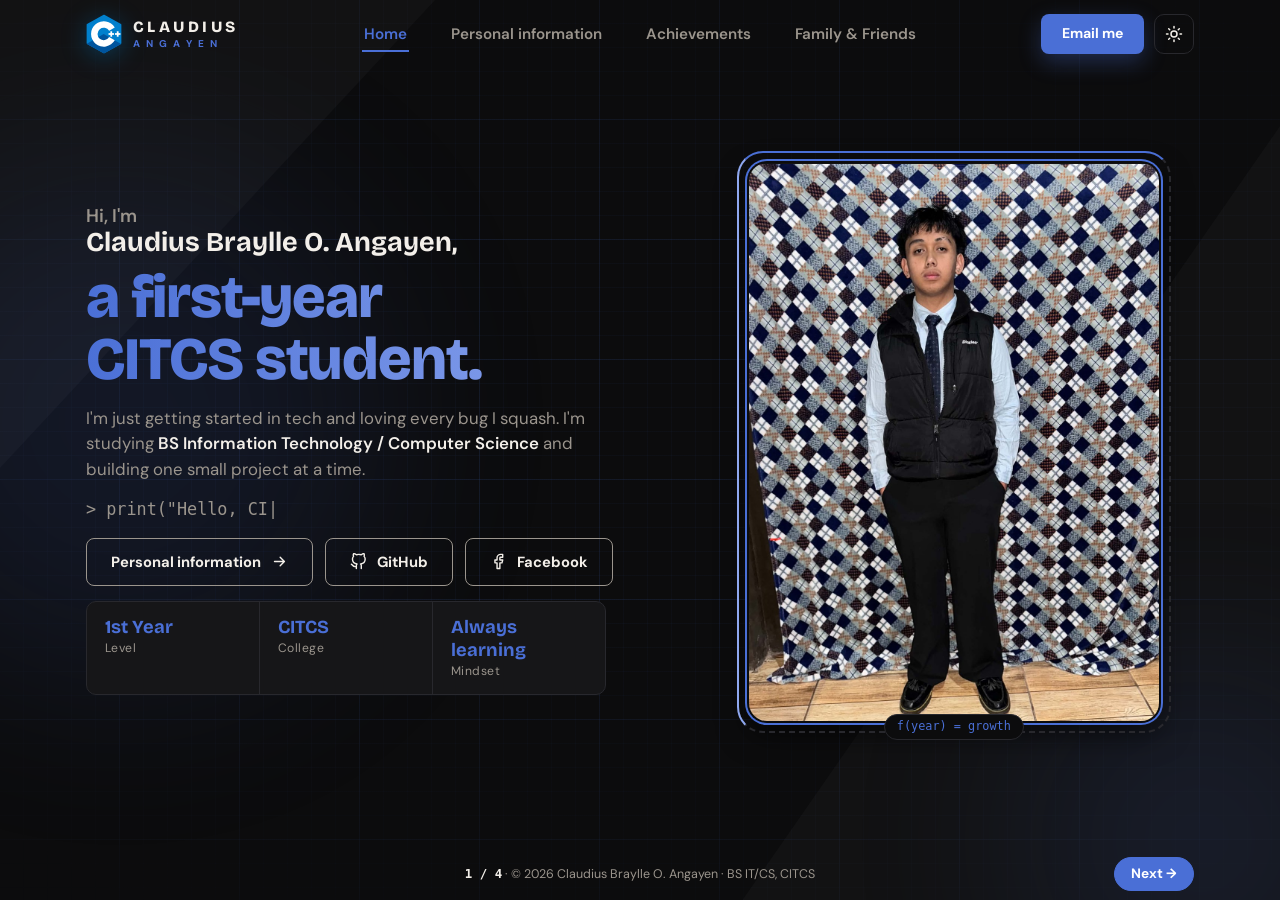
==== index.html @ 98c0ab39 "Add files via upload" ====
<!DOCTYPE html>
<html lang="en" data-theme="dark">
<head>
<meta charset="UTF-8">
<meta name="viewport" content="width=device-width, initial-scale=1, viewport-fit=cover">
<title>Claudius Angayen | Portfolio</title>
<meta name="description" content="Portfolio of Claudius Braylle O. Angayen, a first-year Information Technology / Computer Science student at CITCS.">
<meta name="theme-color" content="#000000">
<link rel="icon" type="image/svg+xml" href="images/logo.svg">
<link rel="preconnect" href="https://fonts.googleapis.com">
<link rel="preconnect" href="https://fonts.gstatic.com" crossorigin>
<link rel="stylesheet" href="https://fonts.googleapis.com/css2?family=Bricolage+Grotesque:opsz,wght@12..96,600..800&family=DM+Sans:wght@400..700&display=swap">
<link rel="stylesheet" href="css/style.css?v=12">
<!-- Sets the saved theme before the page paints, so it never flashes the wrong color -->
<script>
  try { document.documentElement.setAttribute('data-theme', localStorage.getItem('theme') === 'light' ? 'light' : 'dark'); } catch (e) {}
</script>
<script src="js/main.js?v=12" defer></script>
</head>
<body>

<!-- Icon sprite -->
<svg width="0" height="0" style="position:absolute" aria-hidden="true">
  <symbol id="i-code" viewBox="0 0 24 24"><path d="M8 8l-4 4 4 4M16 8l4 4-4 4M13.5 5l-3 14"/></symbol>
  <symbol id="i-mail" viewBox="0 0 24 24"><rect x="3" y="5" width="18" height="14" rx="2"/><path d="M3 7l9 6 9-6"/></symbol>
  <symbol id="i-sun" viewBox="0 0 24 24"><circle cx="12" cy="12" r="4"/><path d="M12 2v2M12 20v2M4.9 4.9l1.4 1.4M17.7 17.7l1.4 1.4M2 12h2M20 12h2M4.9 19.1l1.4-1.4M17.7 6.3l1.4-1.4"/></symbol>
  <symbol id="i-moon" viewBox="0 0 24 24"><path d="M21 13A9 9 0 1 1 11 3a7 7 0 0 0 10 10z"/></symbol>
  <symbol id="i-user" viewBox="0 0 24 24"><circle cx="12" cy="8" r="4"/><path d="M4 21c0-4 4-6 8-6s8 2 8 6"/></symbol>
  <symbol id="i-id" viewBox="0 0 24 24"><rect x="3" y="5" width="18" height="14" rx="2"/><circle cx="9" cy="11" r="2"/><path d="M6 16c.6-1.8 5.4-1.8 6 0M15 10h3M15 14h3"/></symbol>
  <symbol id="i-github" viewBox="0 0 24 24"><path d="M9 19c-5 1.5-5-2.5-7-3m14 6v-3.87a3.37 3.37 0 0 0-.94-2.61c3.14-.35 6.44-1.54 6.44-7A5.44 5.44 0 0 0 20 4.77 5.07 5.07 0 0 0 19.91 1S18.73.65 16 2.48a13.38 13.38 0 0 0-7 0C6.27.65 5.09 1 5.09 1A5.07 5.07 0 0 0 5 4.77a5.44 5.44 0 0 0-1.5 3.78c0 5.42 3.3 6.61 6.44 7A3.37 3.37 0 0 0 9 18.13V22"/></symbol>
  <symbol id="i-facebook" viewBox="0 0 24 24"><path d="M18 2h-3a5 5 0 0 0-5 5v3H7v4h3v8h4v-8h3l1-4h-4V7a1 1 0 0 1 1-1h3z"/></symbol>
  <symbol id="i-arrow" viewBox="0 0 24 24"><path d="M5 12h14M13 6l6 6-6 6"/></symbol>
</svg>

<!-- Graph-paper texture + soft glows -->
<div class="graph-bg" aria-hidden="true"></div>
<div class="shape s1" aria-hidden="true"></div>
<div class="shape s2" aria-hidden="true"></div>
<div class="glow g1" aria-hidden="true"></div>
<div class="glow g2" aria-hidden="true"></div>

<header>
  <div class="container">
    <nav>
      <a href="index.html" class="logo" aria-label="Claudius Angayen, home">
        <!-- Logo: C++ -->
        <svg class="logo-svg" viewBox="80 40 740 820" aria-hidden="true">
          <defs><mask id="hx"><path d="M450 70L792 258V642L450 830L108 642V258Z" fill="#fff" stroke="#fff" stroke-width="30" stroke-linejoin="round"/></mask></defs>
          <path d="M450 70L792 258V642L450 830L108 642V258Z" fill="#0180cd" stroke="#0180cd" stroke-width="30" stroke-linejoin="round"/>
          <path d="M60 671L443 450L900 714V900H60Z" fill="#00549d" mask="url(#hx)"/>
          <path d="M671 318.5A261 261 0 1 0 671 579.5L555.9 513A128 128 0 1 1 555.9 385Z" fill="#fff"/>
          <g fill="#fff"><rect x="543" y="432" width="112" height="36"/><rect x="581" y="394" width="36" height="112"/><rect x="675" y="432" width="113" height="36"/><rect x="713" y="394" width="37" height="112"/></g>
        </svg>
        <span class="logo-word"><span class="lw-top">Claudius</span><span class="lw-bot">Angayen</span></span>
      </a>
      <div class="tabs" role="navigation" aria-label="Pages">
        <a class="tab" href="index.html" data-view="home" aria-current="page">Home</a>
        <a class="tab" href="about.html" data-view="profile"><span class="tl-full">Personal information</span><span class="tl-short">About</span></a>
        <a class="tab" href="achievements.html" data-view="achievements">Achievements</a>
        <a class="tab" href="family-friends.html" data-view="family"><span class="tl-full">Family &amp; Friends</span><span class="tl-short">Family</span></a>
      </div>
      <div class="nav-right">
        <a class="btn btn-primary btn-sm nav-cta" href="mailto:angayenkhan@gmail.com">Email me</a>
        <button class="icon-btn" id="themeBtn" type="button" aria-label="Switch to light mode" title="Switch theme"></button>
      </div>
    </nav>
  </div>
</header>

<main>
<div id="view-home">
  <section class="hero">
    <div class="container hero-grid">
      <div class="copy">
        <h1>
          <span class="hi">Hi, I'm</span>
          <span class="name">Claudius Braylle O. Angayen,</span>
          <span class="role">a first-year CITCS student.</span>
        </h1>
        <p>
          I'm just getting started in tech and loving every bug I squash.
          I'm studying <strong>BS Information Technology / Computer Science</strong>
          and building one small project at a time.
        </p>
        <p class="typing">
          &gt; <span id="typed"></span><span class="cursor">|</span>
        </p>
        <div class="btns">
          <a href="about.html" class="btn btn-outline"><span class="lbl-full">Personal information</span><span class="lbl-short">Personal info</span> <svg class="ico" aria-hidden="true"><use href="#i-arrow"/></svg></a>
          <a href="https://github.com/Clauwddd" class="btn btn-outline" target="_blank" rel="noopener noreferrer" aria-label="GitHub"><svg class="ico" aria-hidden="true"><use href="#i-github"/></svg><span class="lbl-full">GitHub</span></a>
          <a href="https://www.facebook.com/claudiusbraylle" class="btn btn-outline" target="_blank" rel="noopener noreferrer" aria-label="Facebook"><svg class="ico" aria-hidden="true"><use href="#i-facebook"/></svg><span class="lbl-full">Facebook</span></a>
        </div>
        <div class="stats">
          <div><b>1st Year</b><span>Level</span></div>
          <div><b>CITCS</b><span>College</span></div>
          <div><b>Always learning</b><span>Mindset</span></div>
        </div>
      </div>
      <div class="avatar-wrap">
        <div class="disk-wrap">
          <div class="disk">
            <div class="orbit" aria-hidden="true"></div>
            <div class="photo"><img src="images/photo.jpg" alt="Full portrait of Claudius Braylle O. Angayen in a black vest, light blue shirt and navy tie"></div>
          </div>
          <span class="coords">f(year) = growth</span>
        </div>
      </div>
    </div>
  </section>

</div>
</main>

<footer>
  <div class="container foot">
    <span></span>
    <span class="foot-mid"><span class="foot-count">1 / 4</span><span class="foot-copy"> &middot; &copy; <span id="year"></span> Claudius Braylle O. Angayen &middot; BS IT/CS, CITCS</span></span>
    <a class="pg pg-next" href="about.html">Next &rarr;</a>
  </div>
</footer>

</body>
</html>
---- css/style.css ----
/* Claudius Angayen | Portfolio styles. Dark by default; data-theme="light" on <html> switches to light. */

/* Layout: one screen, no scrolling. Charcoal base with one navy accent. Text-link nav, big role line, stats strip, full portrait in a framed card. */
  :root {
    --bg: #0c0c0d;
    --bg-soft: #121214;
    --card: #161618;
    --text: #f3efe9;
    --muted: #9b958d;
    --accent: #4a6fd6;
    --accent-2: #8fa8f0;
    --border: #28282d;
    --shape: rgba(255,255,255,.028);
    --grid-minor: rgba(74,111,214,.04);
    --grid-major: rgba(74,111,214,.09);
    --glow-op: .12;
    --btn-glow: rgba(74,111,214,.32);
    --shadow: 0 12px 30px rgba(0,0,0,.6);
    --font-display: "Bricolage Grotesque", "Segoe UI", system-ui, -apple-system, sans-serif;
    --font-body: "DM Sans", "Segoe UI", system-ui, -apple-system, Roboto, sans-serif;
    --r: 10px;
    color-scheme: dark;
  }
  :root[data-theme="light"] {
    --bg: #f7f3ed;
    --bg-soft: #efe8dd;
    --card: #ffffff;
    --text: #1d1915;
    --muted: #6c6459;
    --accent: #14307a;
    --accent-2: #2f52b0;
    --border: #e4dac9;
    --shape: rgba(0,0,0,.035);
    --grid-minor: rgba(20,48,122,.05);
    --grid-major: rgba(20,48,122,.12);
    --glow-op: .2;
    --btn-glow: rgba(20,48,122,.25);
    --shadow: 0 12px 30px rgba(60,40,10,.12);
    color-scheme: light;
  }

  * { box-sizing: border-box; margin: 0; padding: 0; }
  [hidden] { display: none !important; }
  html { height: 100%; overflow: hidden; }
  body {
    font-family: var(--font-body);
    background: var(--bg);
    color: var(--text);
    line-height: 1.5;
    height: 100%;
    display: flex; flex-direction: column;
    position: relative; overflow: hidden;
    overscroll-behavior: none;
  }
  a { color: inherit; text-decoration: none; }
  .container {
    width: 100%; max-width: 1140px; margin-inline: auto;
    padding-left: max(16px, env(safe-area-inset-left, 0px));
    padding-right: max(16px, env(safe-area-inset-right, 0px));
  }

  /* ===== BACKGROUND: faint graph paper, angled shapes, warm glows ===== */
  .graph-bg {
    position: fixed; inset: 0; z-index: 0; pointer-events: none;
    background-image:
      linear-gradient(var(--grid-major) 1px, transparent 1px),
      linear-gradient(90deg, var(--grid-major) 1px, transparent 1px),
      linear-gradient(var(--grid-minor) 1px, transparent 1px),
      linear-gradient(90deg, var(--grid-minor) 1px, transparent 1px);
    background-size: 120px 120px, 120px 120px, 24px 24px, 24px 24px;
    background-position: -1px -1px;
    -webkit-mask-image: radial-gradient(ellipse 80% 75% at 50% 45%, #000 30%, transparent 100%);
            mask-image: radial-gradient(ellipse 80% 75% at 50% 45%, #000 30%, transparent 100%);
  }
  .shape { position: fixed; inset: 0; z-index: 0; pointer-events: none; background: var(--shape); }
  .shape.s1 { clip-path: polygon(0 0, 34% 0, 0 52%); }
  .shape.s2 { clip-path: polygon(100% 14%, 100% 100%, 58% 100%); }
  .glow { position: fixed; z-index: 0; pointer-events: none; border-radius: 50%; filter: blur(100px); opacity: var(--glow-op); background: var(--accent); }
  .glow.g1 { width: 520px; height: 520px; left: -140px; top: 18%; }
  .glow.g2 { width: 360px; height: 360px; right: -100px; bottom: -120px; }

  /* ICONS */
  .ico { width: 1.15em; height: 1.15em; fill: none; stroke: currentColor; stroke-width: 2;
         stroke-linecap: round; stroke-linejoin: round; flex-shrink: 0; vertical-align: -0.2em; }

  /* NAV */
  header { position: relative; z-index: 5; flex: none; }
  nav { display: flex; align-items: center; justify-content: space-between; gap: 14px; height: 68px; }
  .logo { display: inline-flex; align-items: center; gap: 11px; min-width: 0; }
  .logo-svg { width: 36px; height: 40px; flex-shrink: 0; filter: drop-shadow(0 4px 12px rgba(1,128,205,.35)); }
  .logo-word { display: flex; flex-direction: column; gap: 4px; line-height: 1; white-space: nowrap; }
  .lw-top { font-family: var(--font-display); font-size: .98rem; font-weight: 800; letter-spacing: .22em; text-transform: uppercase; }
  .lw-bot { font-size: .62rem; font-weight: 700; letter-spacing: .62em; text-transform: uppercase; color: var(--accent); }
  .tabs { display: flex; gap: clamp(18px, 3.4vw, 40px); }
  .tab { position: relative; padding: 6px 2px; font-size: .95rem; font-weight: 600; color: var(--muted); transition: color .2s; }
  .tab::after { content: ""; position: absolute; left: 0; right: 0; bottom: -1px; height: 2px; background: var(--accent); transform: scaleX(0); transform-origin: left; transition: transform .25s; }
  .tab:hover { color: var(--text); }
  .tab[aria-current="page"] { color: var(--accent); }
  .tab[aria-current="page"]::after, .tab:hover::after { transform: scaleX(1); }
  .tab:focus-visible { outline: 2px solid var(--accent); outline-offset: 4px; border-radius: 4px; }
  .nav-right { display: flex; gap: 10px; align-items: center; }
  .icon-btn {
    display: inline-grid; place-items: center;
    background: transparent; border: 1px solid var(--border); color: var(--text);
    width: 40px; height: 40px; border-radius: var(--r); cursor: pointer; transition: transform .2s, border-color .2s, color .2s;
  }
  .icon-btn:hover { transform: translateY(-2px); border-color: var(--accent); color: var(--accent); }
  .icon-btn:focus-visible, .btn:focus-visible, .seg button:focus-visible { outline: 2px solid var(--accent); outline-offset: 3px; }
  .icon-btn .ico { width: 18px; height: 18px; vertical-align: 0; }

  /* BUTTONS */
  .btn {
    display: inline-flex; align-items: center; gap: 10px;
    padding: clamp(8px, 1.6vh, 12px) 24px; border-radius: 8px; font-weight: 700; font-size: .92rem;
    border: 1.5px solid transparent; cursor: pointer; transition: transform .2s, box-shadow .2s, border-color .2s;
  }
  .btn:hover { transform: translateY(-2px); }
  .btn-primary { background: var(--accent); color: #fff; box-shadow: 0 8px 22px var(--btn-glow); }
  .btn-outline { border-color: var(--muted); color: var(--text); }
  .btn-outline:hover { border-color: var(--accent); color: var(--accent); }
  .btn-sm { padding: 8px 20px; font-size: .88rem; }
  .lbl-short { display: none; }

  /* VIEWS */
  main { position: relative; z-index: 2; flex: 1; min-height: 0; display: flex; flex-direction: column; }
  #view-home { flex: 1; min-height: 0; display: flex; align-items: center; position: relative; }

  /* HERO (page 1) */
  .hero { width: 100%; padding-block: 4px 18px; }
  .hero-grid { display: grid; grid-template-columns: 1.2fr 1fr; gap: clamp(20px, 4vw, 56px); align-items: center; }
  .hero-grid > * { min-width: 0; }
  .copy { display: flex; flex-direction: column; align-items: flex-start; gap: clamp(8px, 1.7vh, 18px); }
  .hero h1 { display: flex; flex-direction: column; gap: 2px; font-family: var(--font-display); font-weight: 700; line-height: 1.04; }
  .hero h1 .hi { font-size: clamp(.95rem, 2.2vh, 1.15rem); font-weight: 600; color: var(--muted); font-family: var(--font-body); }
  .hero h1 .name { font-size: clamp(1.15rem, min(2.4vw, 3.6vh), 1.7rem); font-weight: 700; }
  .hero h1 .role {
    margin-top: clamp(2px, .8vh, 8px);
    font-size: clamp(1.9rem, min(4.7vw, 8.4vh), 3.9rem); font-weight: 800; letter-spacing: -.02em; text-wrap: balance;
    background: linear-gradient(95deg, var(--accent), var(--accent-2)); -webkit-background-clip: text; background-clip: text; color: transparent;
  }
  .hero p { color: var(--muted); font-size: clamp(.9rem, 2.1vh, 1.05rem); max-width: 520px; }
  .hero p strong { color: var(--text); font-weight: 600; }
  .typing { color: var(--accent); font-family: ui-monospace, Consolas, monospace; min-height: 1.5em; }
  .cursor { animation: blink 1s steps(2) infinite; }
  @keyframes blink { 50% { opacity: 0; } }
  .btns { display: flex; gap: 12px; flex-wrap: wrap; }

  .stats { display: flex; width: 100%; max-width: 520px; background: var(--card); border: 1px solid var(--border); border-radius: var(--r); overflow: hidden; }
  .stats > div { flex: 1 1 0; min-width: 0; padding: clamp(8px, 1.6vh, 14px) clamp(10px, 1.6vw, 18px); border-left: 1px solid var(--border); }
  .stats > div:first-child { border-left: 0; }
  .stats b { display: block; font-family: var(--font-display); font-weight: 700; color: var(--accent); font-size: clamp(.95rem, 2.4vh, 1.15rem); line-height: 1.25; }
  .stats span { display: block; font-size: .76rem; letter-spacing: .04em; color: var(--muted); }

  /* Full portrait in a framed card (the whole photo is shown, nothing cropped) */
  .avatar-wrap { display: flex; justify-content: center; }
  .disk-wrap { position: relative; padding: 16px; margin-bottom: 18px; max-width: 100%; }
  .disk {
    position: relative; height: min(64vh, 560px); max-width: 100%; aspect-ratio: 1506 / 2047; border-radius: 18px;
    background: var(--bg-soft); border: 1px solid var(--border); box-shadow: var(--shadow);
  }
  .orbit { position: absolute; inset: -12px; border-radius: 26px; border: 2px dashed var(--border); pointer-events: none; }
  .orbit::after { content: ""; position: absolute; inset: -2px; border-radius: 26px; border: 2px solid transparent; border-top-color: var(--accent); border-left-color: var(--accent-2); }
  .photo { width: 100%; height: 100%; border-radius: 18px; overflow: hidden; box-shadow: 0 0 0 2px var(--bg), 0 0 0 4px var(--accent); background: var(--bg-soft); }
  .photo img, .id-photo img { width: 100%; height: 100%; object-fit: contain; display: block; }
  .coords {
    position: absolute; left: 50%; bottom: -2px; transform: translateX(-50%); white-space: nowrap;
    font-family: ui-monospace, Consolas, monospace; font-size: .74rem; color: var(--accent);
    background: var(--bg); padding: 3px 12px; border: 1px solid var(--border); border-radius: 999px;
  }

  /* ===== PAGE 2: PERSONAL INFORMATION ===== */
  #view-profile { flex: 1; min-height: 0; display: flex; flex-direction: column; padding-block: 6px 12px; }
  #view-profile > .container { flex: 1; min-height: 0; display: flex; flex-direction: column; gap: 10px; }
  .seg { display: none; gap: 4px; padding: 4px; background: var(--card); border: 1px solid var(--border); border-radius: var(--r); flex: none; }
  .seg button {
    flex: 1; padding: 7px 10px; border: 0; border-radius: 7px; background: transparent; color: var(--muted);
    font: inherit; font-size: .9rem; font-weight: 600; cursor: pointer;
  }
  .seg button[aria-pressed="true"] { background: var(--accent); color: #fff; }
  .profile-grid { flex: 1; min-height: 0; display: grid; grid-template-columns: minmax(0, .95fr) minmax(0, 1.05fr); gap: 20px; align-items: stretch; }
  .panel {
    min-height: 0; overflow: auto; display: flex; flex-direction: column;
    background: var(--card); border: 1px solid var(--border); border-radius: 14px;
    padding: clamp(12px, 2.4vh, 22px); box-shadow: var(--shadow);
  }
  .section-title { display: flex; align-items: center; gap: 10px; font-family: var(--font-display); font-size: 1.05rem; margin-bottom: clamp(8px, 1.6vh, 14px); flex: none; }
  .section-title .ico { color: var(--accent); width: 20px; height: 20px; }
  .id-row { display: flex; gap: 16px; align-items: center; padding-bottom: clamp(8px, 1.6vh, 14px); border-bottom: 1px dashed var(--border); flex: none; }
  .id-photo { width: 69px; height: 92px; border-radius: 10px; overflow: hidden; flex-shrink: 0; background: var(--bg-soft); box-shadow: 0 0 0 2px var(--bg), 0 0 0 4px var(--accent); }
  .id-name { font-family: var(--font-display); font-weight: 700; font-size: 1.1rem; line-height: 1.3; overflow-wrap: anywhere; }
  .id-role { color: var(--accent); font-size: .85rem; margin-top: 2px; font-weight: 600; }
  .bio { color: var(--muted); font-size: clamp(.9rem, 2.1vh, 1rem); line-height: 1.6; margin-top: clamp(8px, 1.8vh, 16px); }
  .facts { list-style: none; }
  .facts li { display: grid; grid-template-columns: 104px minmax(0, 1fr); gap: 10px; padding: clamp(3px, .9vh, 7px) 0; border-bottom: 1px dashed var(--border); font-size: .88rem; line-height: 1.4; }
  .facts li:last-child { border-bottom: 0; padding-bottom: 0; }
  .facts .k { color: var(--muted); }
  .facts .v { font-weight: 600; overflow-wrap: anywhere; }


  /* ===== PAGE 3: ACHIEVEMENTS ===== */
  .tl-short { display: none; }
  .cat[hidden] { display: none; }
  .ach-grid { list-style: none; display: grid; grid-template-columns: repeat(auto-fill, minmax(190px, 1fr)); gap: 14px; }
  .ach-card { width: 100%; height: 100%; display: flex; flex-direction: column; gap: 4px; text-align: left; padding: 8px 8px 12px; border: 1px solid var(--border); border-radius: 12px; background: var(--bg-soft); color: inherit; font: inherit; cursor: pointer; transition: border-color .2s, transform .2s; }
  .ach-card:hover { border-color: var(--accent); transform: translateY(-2px); }
  .ach-card:focus-visible { outline: 2px solid var(--accent); outline-offset: 3px; }
  .ach-thumb { display: block; aspect-ratio: 4 / 3; border-radius: 8px; overflow: hidden; background: var(--bg); margin-bottom: 6px; }
  .ach-thumb img { width: 100%; height: 100%; object-fit: contain; display: block; }
  .ach-title { font-family: var(--font-display); font-weight: 700; font-size: .92rem; line-height: 1.3; padding-inline: 4px; }
  .ach-sub { color: var(--muted); font-size: .8rem; line-height: 1.35; padding-inline: 4px; }

  .ach-group { grid-column: span 2; display: grid; grid-template-columns: repeat(2, minmax(0, 1fr)); gap: 10px 14px; align-content: start; }
  .ach-photos-label { grid-column: 1 / -1; color: var(--muted); font-size: .82rem; margin-top: 2px; }
  .ach-photo { height: auto; padding: 6px; }
  .ach-photo .ach-thumb { margin-bottom: 0; }

  .lightbox { position: fixed; inset: 0; z-index: 100; display: flex; align-items: center; justify-content: center; gap: 12px; padding: 16px max(16px, env(safe-area-inset-right, 0px)) 16px max(16px, env(safe-area-inset-left, 0px)); background: rgba(8,8,9,.97); }
  .lightbox[hidden] { display: none; }
  .lb-fig { flex: 1; min-width: 0; max-height: 100%; display: flex; flex-direction: column; align-items: center; gap: 10px; color: #f3efe9; text-align: center; }
  .lb-fig img { max-width: 100%; max-height: calc(100vh - 110px); max-height: calc(100dvh - 110px); border-radius: 8px; box-shadow: 0 20px 60px rgba(0,0,0,.6); }
  .lb-fig figcaption { display: flex; flex-direction: column; gap: 2px; font-size: .9rem; }
  .lb-fig figcaption span { color: #b9b3aa; font-size: .82rem; }
  .lb-btn { flex: none; width: 46px; height: 46px; border-radius: 50%; border: 1px solid rgba(255,255,255,.25); background: rgba(255,255,255,.08); color: #fff; font-size: 1.7rem; line-height: 1; }
  .lb-btn:hover { background: var(--accent); border-color: var(--accent); }
  .lb-btn:focus-visible { outline: 2px solid var(--accent-2); outline-offset: 3px; }
  .lb-close { position: absolute; top: max(14px, env(safe-area-inset-top, 0px)); right: max(14px, env(safe-area-inset-right, 0px)); z-index: 2; }
  .lb-btn[hidden] { display: none; }

  @media (max-width: 560px) {
    .tl-full { display: none; }
    .tl-short { display: inline; }
    .ach-grid { grid-template-columns: repeat(2, minmax(0, 1fr)); gap: 10px; }
    .ach-title { font-size: .85rem; }
    .lb-prev, .lb-next { position: absolute; bottom: max(14px, env(safe-area-inset-bottom, 0px)); z-index: 2; }
    .lb-prev { left: 16px; } .lb-next { right: 16px; }
    .lb-fig img { max-height: calc(100dvh - 150px); }
  }

  /* ===== ACHIEVEMENTS PAGE LAYOUT ===== */
  /* Small screens: one category at a time (tabs). Wide screens: everything on one screen (see the media query below). */
  #view-achievements { flex: 1; min-height: 0; display: flex; flex-direction: column; padding-block: 4px 10px; }
  #view-achievements > .container { flex: 1; min-height: 0; display: flex; flex-direction: column; gap: 12px; }
  .page-title { flex: none; font-family: var(--font-display); font-weight: 800; font-size: 1.5rem; line-height: 1.1; letter-spacing: -.015em; }
  .sec-label { display: flex; align-items: center; gap: 12px; margin: 0 0 10px; font: 700 .7rem/1 ui-monospace, Consolas, monospace; letter-spacing: .14em; text-transform: uppercase; color: var(--accent); }
  .sec-label::after { content: ""; flex: 1; height: 1px; background: var(--border); }
  .edu { flex: none; }
  .edu-track { list-style: none; display: grid; grid-template-columns: repeat(2, minmax(0, 1fr)); gap: 8px; }
  .edu-step { display: flex; flex-direction: column; gap: 3px; padding: 10px 12px; background: var(--card); border: 1px solid var(--border); border-top: 3px solid var(--accent); border-radius: 10px; min-width: 0; }
  .edu-step.is-current { background: color-mix(in srgb, var(--accent) 9%, var(--card)); }
  .edu-lvl { font-family: var(--font-display); font-weight: 700; font-size: .9rem; line-height: 1.2; }
  .edu-school { color: var(--muted); font-size: .74rem; line-height: 1.25; }
  .edu-foot { display: flex; flex-wrap: wrap; align-items: center; justify-content: space-between; gap: 6px 10px; margin-top: auto; padding-top: 9px; border-top: 1px dashed var(--border); }
  .edu-school { margin-bottom: 9px; }
  .edu-pill { padding: 1px 8px; border: 1px solid var(--border); border-radius: 99px; font: 600 .62rem/1.5 ui-monospace, Consolas, monospace; color: var(--muted); white-space: nowrap; }
  .is-current .edu-pill { border-color: var(--accent); color: var(--accent); }
  .edu-yrs { font: 700 .7rem/1.3 ui-monospace, Consolas, monospace; color: var(--accent); white-space: nowrap; }

  .cat-tabs { flex: none; display: flex; gap: 6px; }
  .cat-tabs button { flex: 1 1 0; min-width: 0; padding: 9px 4px; border: 1px solid var(--border); border-radius: 10px; background: var(--card); color: var(--text); font: 700 .8rem/1.2 var(--font-display); cursor: pointer; transition: border-color .2s, background .2s; }
  .cat-tabs button:hover { border-color: var(--accent); }
  .cat-tabs button[aria-selected="true"] { border-color: var(--accent); background: color-mix(in srgb, var(--accent) 12%, var(--card)); box-shadow: inset 0 0 0 1px var(--accent); }
  .cat-tabs button:focus-visible { outline: 2px solid var(--accent); outline-offset: 3px; }
  .cat-tabs .cnt { display: none; }

  .ach-cols { flex: 1; min-height: 0; overflow: auto; scrollbar-width: thin; scrollbar-color: var(--border) transparent; padding-right: 4px; }
  .col-side { display: block; }
  .cat-head { display: none; }
  .zoom-hint { display: inline-flex; align-items: center; gap: 7px; flex: none; padding: 5px 12px; border: 1px solid var(--border); border-radius: 99px; background: var(--card); font: 600 .7rem/1.3 ui-monospace, Consolas, monospace; color: var(--muted); white-space: nowrap; }
  .zoom-hint .ico { width: 13px; height: 13px; color: var(--accent); }
  .cnt { padding: 1px 8px; border-radius: 99px; background: color-mix(in srgb, var(--accent) 16%, transparent); color: var(--accent); font: 700 .7rem/1.5 ui-monospace, Consolas, monospace; }
  .ach-card { background: var(--card); }
  .ach-sub { display: block; }

  /* ----- Wide + tall screens: all three categories visible at once ----- */
  @media (min-width: 1000px) and (min-height: 681px) {
    #view-achievements > .container { gap: clamp(10px, 1.8vh, 16px); }
    .page-title { font-size: clamp(1.4rem, 3.4vh, 1.9rem); }
    .edu-track { grid-template-columns: repeat(4, minmax(0, 1fr)); gap: 14px; }
    .edu-step { padding: clamp(12px, 2vh, 16px) 18px clamp(10px, 1.7vh, 14px); gap: 4px; }
    .edu-lvl { font-size: 1.02rem; } .edu-school { font-size: .83rem; margin-bottom: clamp(8px, 1.4vh, 12px); } .edu-pill { font-size: .66rem; padding: 2px 10px; } .edu-yrs { font-size: .78rem; }
    .edu-foot { padding-top: clamp(8px, 1.4vh, 11px); }
    .cat-tabs { display: none; }
    .ach-cols { overflow: hidden; padding: 0; display: grid; grid-template-columns: minmax(0, 1.75fr) minmax(0, 1fr); gap: 24px; }
    .cat, .col-side { min-height: 0; display: flex; flex-direction: column; }
    .col-side { gap: clamp(10px, 1.8vh, 16px); }
    .cat-co { flex: 2 1 0; } .cat-extra { flex: 1 1 0; }
    .cat[hidden] { display: flex !important; }
    .cat-head { flex: none; display: flex; align-items: center; gap: 10px; margin-bottom: 10px; }
    .cat-h { font-family: var(--font-display); font-weight: 800; font-size: 1.1rem; line-height: 1.1; }
    .cat-rule { flex: 1; height: 1px; background: var(--border); }
    .ach-grid { flex: 1; min-height: 0; display: grid; gap: 12px; grid-template-columns: repeat(2, minmax(0, 1fr)); grid-auto-rows: minmax(0, 1fr); }
    .cat-curricular .ach-grid { grid-template-columns: repeat(4, minmax(0, 1fr)); grid-template-rows: repeat(2, minmax(0, 1fr)); }
    .cat-co .ach-grid { grid-template-rows: repeat(2, minmax(0, 1fr)); }
    .cat-extra .ach-grid { grid-template-rows: minmax(0, 1fr); }
    .ach-grid > li { min-height: 0; }
    .ach-card { padding: 7px 7px 8px; gap: 1px; border-radius: 10px; }
    .ach-thumb { aspect-ratio: auto; flex: 1 1 0; min-height: 0; margin-bottom: 6px; border-radius: 6px; background: color-mix(in srgb, var(--bg) 60%, var(--card)); }
    .ach-title { font-size: .78rem; line-height: 1.25; padding-inline: 2px; display: -webkit-box; -webkit-box-orient: vertical; -webkit-line-clamp: 2; overflow: hidden; }
    .ach-sub { font-size: .7rem; line-height: 1.3; padding-inline: 2px; white-space: nowrap; overflow: hidden; text-overflow: ellipsis; }
    .col-side .ach-title { -webkit-line-clamp: 1; }
  }


  /* ===== PAGE 4: FAMILY & FRIENDS ===== */
  /* Wide screens: Family row on top, Friends row below, both filling one screen. Each photo sits on a blurred copy of itself. */
  #view-ff { flex: 1; min-height: 0; display: flex; flex-direction: column; padding-block: 4px 10px; }
  #view-ff > .container { flex: 1; min-height: 0; display: flex; flex-direction: column; gap: 6px; }
  .ff-head { flex: none; display: flex; align-items: center; justify-content: space-between; gap: 12px; }
  .ff-sub { flex: none; color: var(--muted); font-size: .88rem; }
  .ff-wrap { flex: 1; min-height: 0; display: flex; flex-direction: column; gap: clamp(8px, 1.6vh, 16px); padding-top: 4px; }
  .ff-sec { flex: 1 1 0; min-height: 0; display: flex; flex-direction: column; }
  .ff-row { flex: 1; min-height: 0; list-style: none; display: flex; gap: clamp(8px, 1.2vw, 14px); }
  .ff-row > li { flex: var(--ar, 1) 1 0; min-width: 0; min-height: 0; display: flex; }
  .ff-tile {
    position: relative; flex: 1; min-width: 0; min-height: 0; overflow: hidden; padding: 0;
    border: 1px solid var(--border); border-radius: 12px; background: var(--card); color: #fff;
    font: inherit; cursor: pointer; transition: border-color .2s, transform .2s, box-shadow .2s;
  }
  .ff-tile:hover { border-color: var(--accent); transform: translateY(-2px); box-shadow: var(--shadow); }
  .ff-tile:focus-visible { outline: 2px solid var(--accent); outline-offset: 3px; }
  .ff-bg, .ff-fg { position: absolute; inset: 0; width: 100%; height: 100%; display: block; }
  .ff-bg { object-fit: cover; filter: blur(22px) saturate(1.15) brightness(.7); transform: scale(1.25); }
  .ff-fg { object-fit: contain; }
  .ff-cap {
    position: absolute; left: 10px; bottom: 10px; max-width: calc(100% - 20px); padding: 4px 11px;
    border-radius: 14px; background: rgba(8,8,9,.72); border: 1px solid rgba(255,255,255,.16); text-align: left;
    font: 600 .72rem/1.35 var(--font-body); color: #f3efe9;
    -webkit-backdrop-filter: blur(6px); backdrop-filter: blur(6px);
  }
  .ff-tile:hover .ff-cap { background: var(--accent); border-color: var(--accent); }

  /* A lone photo keeps its own proportions instead of stretching across the row */
  @media (min-width: 761px) and (min-height: 561px) {
    .ff-row:has(> li:only-child) { justify-content: center; }
    .ff-row > li:only-child { flex: 0 0 auto; aspect-ratio: var(--ar, 1); }
    .ff-row > li:only-child .ff-cap { top: 10px; bottom: auto; }
  }

  /* Phones and short screens: two columns, the page scrolls inside its own area */
  @media (max-width: 760px), (max-height: 560px) {
    .ff-wrap { flex: 1 1 0; overflow: auto; display: block; padding-right: 2px; scrollbar-width: thin; scrollbar-color: var(--border) transparent; }
    .ff-sec { display: block; margin-bottom: 14px; }
    .ff-row { display: grid; grid-template-columns: repeat(2, minmax(0, 1fr)); }
    .ff-row > li { display: block; }
    .ff-tile { display: block; width: 100%; aspect-ratio: 3 / 4; }
    .ff-row > li:last-child:nth-child(odd) { grid-column: 1 / -1; }
    .ff-row > li:last-child:nth-child(odd) .ff-tile { aspect-ratio: 4 / 3; }
    .ff-head .zoom-hint { display: none; }
  }

  /* ===== FOOTER PAGER ===== */
  footer { padding-block: 8px 10px; }
  .foot { display: grid; grid-template-columns: 1fr auto 1fr; align-items: center; gap: 12px; }
  .foot > :first-child { justify-self: start; } .foot > :last-child { justify-self: end; }
  .foot-mid { font-size: .78rem; text-align: center; }
  .foot-count { font: 700 .78rem/1 ui-monospace, Consolas, monospace; color: var(--text); }
  .pg { display: inline-flex; align-items: center; padding: 7px 16px; border: 1px solid var(--border); border-radius: 99px; font-weight: 700; font-size: .85rem; color: var(--text); transition: border-color .2s, color .2s, transform .2s; }
  .pg:hover { border-color: var(--accent); color: var(--accent); transform: translateY(-2px); }
  .pg-next { background: var(--accent); border-color: var(--accent); color: #fff; }
  .pg-next:hover { color: #fff; box-shadow: 0 6px 18px var(--btn-glow); }
  @media (max-width: 560px) {
    .foot-copy { display: none; }
    .pg { padding: 6px 12px; font-size: .8rem; }
    .cat-tabs button { font-size: .74rem; }
  }
  @media (max-height: 700px) and (max-width: 999px) { .edu-school { display: none; } .page-title { font-size: 1.3rem; } }
  @media (max-height: 640px) { .sec-label { display: none; } .edu-foot { display: none; } }

  /* ===== CURSOR: plots the mouse path like a graph ===== */
  #trail { position: fixed; inset: 0; width: 100%; height: 100%; z-index: 110; pointer-events: none; }
  .cur-dot, .cur-ring, .cur-coords { position: fixed; left: 0; top: 0; z-index: 111; pointer-events: none; opacity: 0; transition: opacity .25s; }
  .has-cursor .cur-dot, .has-cursor .cur-ring, .has-cursor .cur-coords { opacity: 1; }
  .cur-dot { width: 8px; height: 8px; margin: -4px 0 0 -4px; border-radius: 50%; background: var(--accent); box-shadow: 0 0 14px var(--accent); }
  .cur-ring {
    width: 38px; height: 38px; margin: -19px 0 0 -19px; border-radius: 50%; border: 1.5px solid var(--accent);
    transition: opacity .25s, width .25s, height .25s, margin .25s, background .25s;
  }
  .cur-ring.is-link { width: 62px; height: 62px; margin: -31px 0 0 -31px; background: color-mix(in srgb, var(--accent) 14%, transparent); }
  .cur-ring.is-down { width: 24px; height: 24px; margin: -12px 0 0 -12px; }
  .cur-coords { margin: 20px 0 0 22px; font: 600 .66rem/1 ui-monospace, Consolas, monospace; letter-spacing: .04em; color: var(--accent); white-space: nowrap; }
  html.has-cursor, html.has-cursor * { cursor: none !important; }
  /* While a certificate is open, show the normal system cursor (so the X and arrows are always easy to find and click) */
  html.has-cursor.lb-open, html.has-cursor.lb-open * { cursor: auto !important; }
  html.has-cursor.lb-open button { cursor: pointer !important; }
  html.lb-open .cur-dot, html.lb-open .cur-ring, html.lb-open .cur-coords { opacity: 0 !important; }

  /* ===== PAGE TRANSITIONS: content fades in on arrival and fades out when you leave ===== */
  main { animation: page-in .5s cubic-bezier(.2,.7,.2,1) both; }
  footer { animation: page-in .5s .05s cubic-bezier(.2,.7,.2,1) both; }
  @keyframes page-in { from { opacity: 0; transform: translateY(12px); } to { opacity: 1; transform: none; } }
  html.leaving main, html.leaving footer { opacity: 0; transform: translateY(-8px); transition: opacity .24s ease, transform .24s ease; }

  footer { position: relative; z-index: 2; flex: none; text-align: center; padding-block: 9px; color: var(--muted); font-size: .8rem; line-height: 1.3; }

  /* ===== SMALLER SCREENS ===== */
  @media (max-width: 900px) {
    .nav-cta { display: none; }
  }
  @media (max-width: 820px) {
    .hero { padding-block: 0 8px; }
    .hero-grid { grid-template-columns: 1fr; gap: 10px; }
    .avatar-wrap { order: -1; }
    .disk-wrap { padding: 10px; margin-bottom: 4px; }
    .disk { height: min(24vh, 230px); }
    .stats span { display: none; }
    .stats > div { padding: 7px 10px; }
    .orbit { inset: -9px; border-radius: 22px; }
    .orbit::after { border-radius: 22px; }
    .coords { display: none; }
    .copy { gap: clamp(6px, 1.4vh, 12px); }
    .hero h1 .role { font-size: clamp(1.7rem, min(8vw, 5.4vh), 2.6rem); }
    .hero h1 .name { font-size: clamp(1.05rem, 4.4vw, 1.4rem); }

    .page-head { display: none; }
    .seg { display: flex; }
    .profile-grid { grid-template-columns: minmax(0, 1fr); }
    .profile-grid[data-show="bio"] .panel-info { display: none; }
    .profile-grid[data-show="info"] .panel-bio { display: none; }
    .section-title { display: none; }
  }
  @media (max-width: 420px) {
    .lbl-full { display: none; }
    .lbl-short { display: inline; }
  }
  @media (max-width: 560px) {
    .btns .btn { padding: 9px 14px; gap: 8px; font-size: .88rem; }
    .logo-word { display: none; }
    nav { gap: 8px; }
    .tabs { gap: 14px; min-width: 0; }
    .tab { font-size: .84rem; padding-inline: 0; }
    .logo-svg { width: 30px; height: 34px; }
    .icon-btn { width: 36px; height: 36px; }
    .nav-right { gap: 8px; }
  }
  /* Short screens: drop the least important bits so nothing needs scrolling */
  @media (max-height: 640px) {
    .stats span { display: none; }
    .page-head { gap: 0; }
  }
  @media (max-height: 640px) and (min-width: 821px) {
    .id-row { display: none; }
    .section-title { margin-bottom: 6px; }
  }
  @media (max-height: 640px) and (max-width: 820px) {
    .id-row { display: none; }
    .panel { padding: 8px 12px; }
    .facts li { padding: 3px 0; font-size: .85rem; }
  }
  @media (max-height: 590px) and (max-width: 820px) {
    .facts li { padding: 1px 0; font-size: .8rem; line-height: 1.3; grid-template-columns: 88px minmax(0, 1fr); gap: 8px; }
  }
  @media (max-height: 600px) and (max-width: 820px) {
    .hero p:not(.typing) { display: none; }
  }
  @media (max-height: 540px) {
    .hero p:not(.typing) { display: none; }
  }
  @media (prefers-reduced-motion: reduce) {
    main, footer { animation: none; }
    html.leaving main, html.leaving footer { transition: none; }
    * { animation: none !important; transition: none !important; }
  }
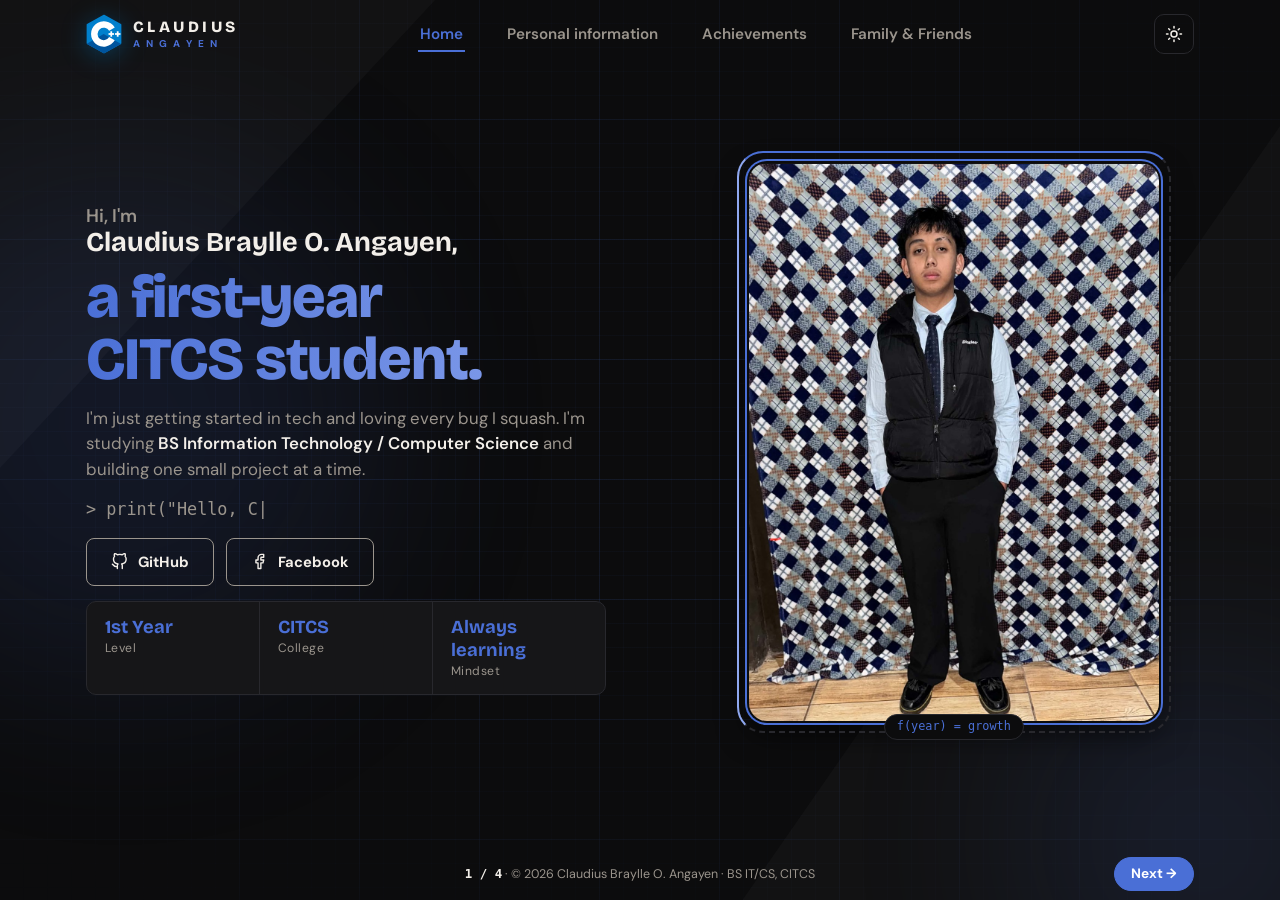
==== commit 26d6e81c: "Add files via upload" ====
--- a/index.html
+++ b/index.html
@@ -10,12 +10,12 @@
 <link rel="preconnect" href="https://fonts.googleapis.com">
 <link rel="preconnect" href="https://fonts.gstatic.com" crossorigin>
 <link rel="stylesheet" href="https://fonts.googleapis.com/css2?family=Bricolage+Grotesque:opsz,wght@12..96,600..800&family=DM+Sans:wght@400..700&display=swap">
-<link rel="stylesheet" href="css/style.css?v=12">
+<link rel="stylesheet" href="css/style.css?v=13">
 <!-- Sets the saved theme before the page paints, so it never flashes the wrong color -->
 <script>
   try { document.documentElement.setAttribute('data-theme', localStorage.getItem('theme') === 'light' ? 'light' : 'dark'); } catch (e) {}
 </script>
-<script src="js/main.js?v=12" defer></script>
+<script src="js/main.js?v=13" defer></script>
 </head>
 <body>
 
@@ -60,7 +60,6 @@
         <a class="tab" href="family-friends.html" data-view="family"><span class="tl-full">Family &amp; Friends</span><span class="tl-short">Family</span></a>
       </div>
       <div class="nav-right">
-        <a class="btn btn-primary btn-sm nav-cta" href="mailto:angayenkhan@gmail.com">Email me</a>
         <button class="icon-btn" id="themeBtn" type="button" aria-label="Switch to light mode" title="Switch theme"></button>
       </div>
     </nav>
@@ -86,7 +85,6 @@
           &gt; <span id="typed"></span><span class="cursor">|</span>
         </p>
         <div class="btns">
-          <a href="about.html" class="btn btn-outline"><span class="lbl-full">Personal information</span><span class="lbl-short">Personal info</span> <svg class="ico" aria-hidden="true"><use href="#i-arrow"/></svg></a>
           <a href="https://github.com/Clauwddd" class="btn btn-outline" target="_blank" rel="noopener noreferrer" aria-label="GitHub"><svg class="ico" aria-hidden="true"><use href="#i-github"/></svg><span class="lbl-full">GitHub</span></a>
           <a href="https://www.facebook.com/claudiusbraylle" class="btn btn-outline" target="_blank" rel="noopener noreferrer" aria-label="Facebook"><svg class="ico" aria-hidden="true"><use href="#i-facebook"/></svg><span class="lbl-full">Facebook</span></a>
         </div>
--- a/css/style.css
+++ b/css/style.css
@@ -320,7 +320,7 @@
   .ff-tile:focus-visible { outline: 2px solid var(--accent); outline-offset: 3px; }
   .ff-bg, .ff-fg { position: absolute; inset: 0; width: 100%; height: 100%; display: block; }
   .ff-bg { object-fit: cover; filter: blur(22px) saturate(1.15) brightness(.7); transform: scale(1.25); }
-  .ff-fg { object-fit: contain; }
+  .ff-fg { object-fit: cover; }
   .ff-cap {
     position: absolute; left: 10px; bottom: 10px; max-width: calc(100% - 20px); padding: 4px 11px;
     border-radius: 14px; background: rgba(8,8,9,.72); border: 1px solid rgba(255,255,255,.16); text-align: left;
@@ -329,22 +329,22 @@
   }
   .ff-tile:hover .ff-cap { background: var(--accent); border-color: var(--accent); }
 
-  /* A lone photo keeps its own proportions instead of stretching across the row */
-  @media (min-width: 761px) and (min-height: 561px) {
-    .ff-row:has(> li:only-child) { justify-content: center; }
-    .ff-row > li:only-child { flex: 0 0 auto; aspect-ratio: var(--ar, 1); }
-    .ff-row > li:only-child .ff-cap { top: 10px; bottom: auto; }
-  }
+  /* One grid, no gaps: every photo fills its tile edge to edge */
+  .ff-grid { flex: 1; min-height: 0; list-style: none; display: grid; gap: clamp(8px, 1.2vw, 14px);
+    grid-template-columns: 26fr 38fr 36fr; grid-template-rows: minmax(0, 1fr) minmax(0, 1fr); }
+  .ff-grid > li { min-width: 0; min-height: 0; display: flex; }
+  .ff-grid .g-a { grid-column: 1; grid-row: 1; }
+  .ff-grid .g-b { grid-column: 1; grid-row: 2; }
+  .ff-grid .g-c { grid-column: 2; grid-row: 1 / span 2; }
+  .ff-grid .g-d { grid-column: 3; grid-row: 1 / span 2; }
+  .ff-grid .ff-fg { object-position: center 25%; }
 
   /* Phones and short screens: two columns, the page scrolls inside its own area */
   @media (max-width: 760px), (max-height: 560px) {
     .ff-wrap { flex: 1 1 0; overflow: auto; display: block; padding-right: 2px; scrollbar-width: thin; scrollbar-color: var(--border) transparent; }
-    .ff-sec { display: block; margin-bottom: 14px; }
-    .ff-row { display: grid; grid-template-columns: repeat(2, minmax(0, 1fr)); }
-    .ff-row > li { display: block; }
+    .ff-grid { display: grid; grid-template-columns: repeat(2, minmax(0, 1fr)); grid-template-rows: none; grid-auto-rows: auto; }
+    .ff-grid > li, .ff-grid .g-a, .ff-grid .g-b, .ff-grid .g-c, .ff-grid .g-d { grid-column: auto; grid-row: auto; display: block; }
     .ff-tile { display: block; width: 100%; aspect-ratio: 3 / 4; }
-    .ff-row > li:last-child:nth-child(odd) { grid-column: 1 / -1; }
-    .ff-row > li:last-child:nth-child(odd) .ff-tile { aspect-ratio: 4 / 3; }
     .ff-head .zoom-hint { display: none; }
   }
 
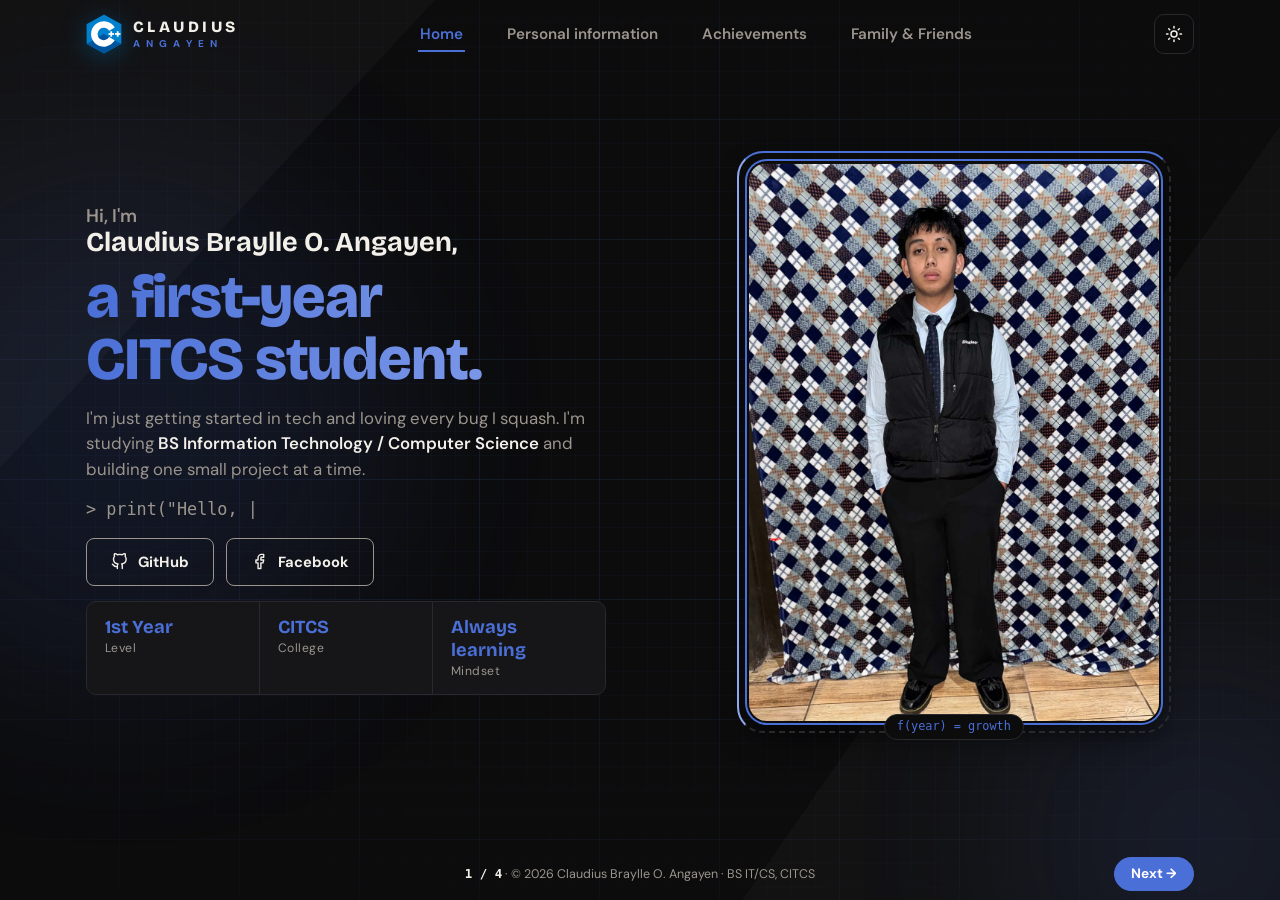
==== commit 34af7a07: "Add files via upload" ====
--- a/index.html
+++ b/index.html
@@ -22,7 +22,6 @@
 <!-- Icon sprite -->
 <svg width="0" height="0" style="position:absolute" aria-hidden="true">
   <symbol id="i-code" viewBox="0 0 24 24"><path d="M8 8l-4 4 4 4M16 8l4 4-4 4M13.5 5l-3 14"/></symbol>
-  <symbol id="i-mail" viewBox="0 0 24 24"><rect x="3" y="5" width="18" height="14" rx="2"/><path d="M3 7l9 6 9-6"/></symbol>
   <symbol id="i-sun" viewBox="0 0 24 24"><circle cx="12" cy="12" r="4"/><path d="M12 2v2M12 20v2M4.9 4.9l1.4 1.4M17.7 17.7l1.4 1.4M2 12h2M20 12h2M4.9 19.1l1.4-1.4M17.7 6.3l1.4-1.4"/></symbol>
   <symbol id="i-moon" viewBox="0 0 24 24"><path d="M21 13A9 9 0 1 1 11 3a7 7 0 0 0 10 10z"/></symbol>
   <symbol id="i-user" viewBox="0 0 24 24"><circle cx="12" cy="8" r="4"/><path d="M4 21c0-4 4-6 8-6s8 2 8 6"/></symbol>
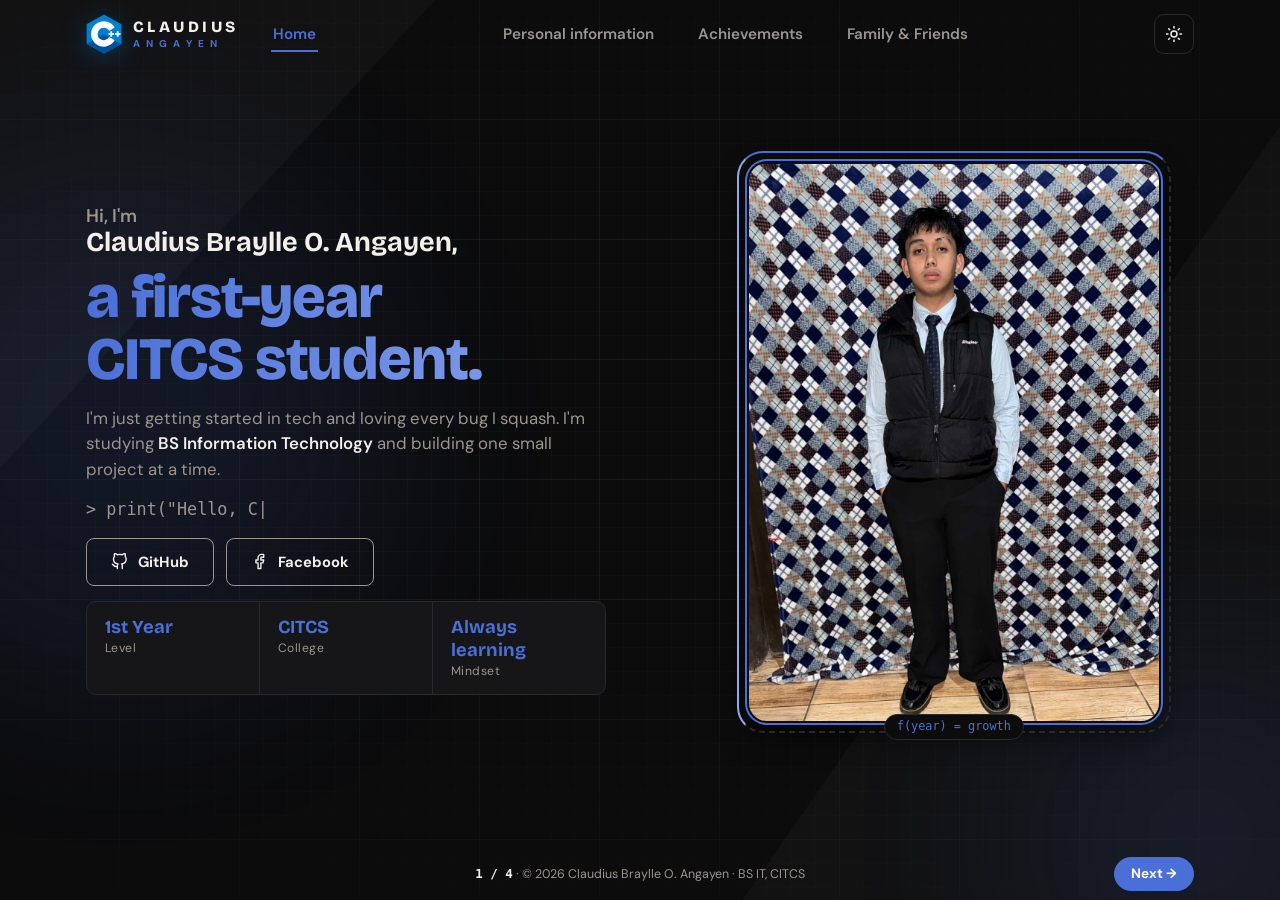
==== commit 0c22c4c1: "Add files via upload" ====
--- a/index.html
+++ b/index.html
@@ -4,13 +4,13 @@
 <meta charset="UTF-8">
 <meta name="viewport" content="width=device-width, initial-scale=1, viewport-fit=cover">
 <title>Claudius Angayen | Portfolio</title>
-<meta name="description" content="Portfolio of Claudius Braylle O. Angayen, a first-year Information Technology / Computer Science student at CITCS.">
+<meta name="description" content="Portfolio of Claudius Braylle O. Angayen, a first-year Information Technology student at CITCS.">
 <meta name="theme-color" content="#000000">
 <link rel="icon" type="image/svg+xml" href="images/logo.svg">
 <link rel="preconnect" href="https://fonts.googleapis.com">
 <link rel="preconnect" href="https://fonts.gstatic.com" crossorigin>
 <link rel="stylesheet" href="https://fonts.googleapis.com/css2?family=Bricolage+Grotesque:opsz,wght@12..96,600..800&family=DM+Sans:wght@400..700&display=swap">
-<link rel="stylesheet" href="css/style.css?v=13">
+<link rel="stylesheet" href="css/style.css?v=14">
 <!-- Sets the saved theme before the page paints, so it never flashes the wrong color -->
 <script>
   try { document.documentElement.setAttribute('data-theme', localStorage.getItem('theme') === 'light' ? 'light' : 'dark'); } catch (e) {}
@@ -41,6 +41,7 @@
 <header>
   <div class="container">
     <nav>
+      <div class="nav-left">
       <a href="index.html" class="logo" aria-label="Claudius Angayen, home">
         <!-- Logo: C++ -->
         <svg class="logo-svg" viewBox="80 40 740 820" aria-hidden="true">
@@ -52,8 +53,9 @@
         </svg>
         <span class="logo-word"><span class="lw-top">Claudius</span><span class="lw-bot">Angayen</span></span>
       </a>
+      <a class="tab" href="index.html" data-view="home" aria-current="page">Home</a>
+      </div>
       <div class="tabs" role="navigation" aria-label="Pages">
-        <a class="tab" href="index.html" data-view="home" aria-current="page">Home</a>
         <a class="tab" href="about.html" data-view="profile"><span class="tl-full">Personal information</span><span class="tl-short">About</span></a>
         <a class="tab" href="achievements.html" data-view="achievements">Achievements</a>
         <a class="tab" href="family-friends.html" data-view="family"><span class="tl-full">Family &amp; Friends</span><span class="tl-short">Family</span></a>
@@ -77,7 +79,7 @@
         </h1>
         <p>
           I'm just getting started in tech and loving every bug I squash.
-          I'm studying <strong>BS Information Technology / Computer Science</strong>
+          I'm studying <strong>BS Information Technology</strong>
           and building one small project at a time.
         </p>
         <p class="typing">
@@ -111,7 +113,7 @@
 <footer>
   <div class="container foot">
     <span></span>
-    <span class="foot-mid"><span class="foot-count">1 / 4</span><span class="foot-copy"> &middot; &copy; <span id="year"></span> Claudius Braylle O. Angayen &middot; BS IT/CS, CITCS</span></span>
+    <span class="foot-mid"><span class="foot-count">1 / 4</span><span class="foot-copy"> &middot; &copy; <span id="year"></span> Claudius Braylle O. Angayen &middot; BS IT, CITCS</span></span>
     <a class="pg pg-next" href="about.html">Next &rarr;</a>
   </div>
 </footer>
--- a/css/style.css
+++ b/css/style.css
@@ -91,6 +91,7 @@
   .logo-word { display: flex; flex-direction: column; gap: 4px; line-height: 1; white-space: nowrap; }
   .lw-top { font-family: var(--font-display); font-size: .98rem; font-weight: 800; letter-spacing: .22em; text-transform: uppercase; }
   .lw-bot { font-size: .62rem; font-weight: 700; letter-spacing: .62em; text-transform: uppercase; color: var(--accent); }
+  .nav-left { display: flex; align-items: center; gap: clamp(18px, 3vw, 32px); min-width: 0; }
   .tabs { display: flex; gap: clamp(18px, 3.4vw, 40px); }
   .tab { position: relative; padding: 6px 2px; font-size: .95rem; font-weight: 600; color: var(--muted); transition: color .2s; }
   .tab::after { content: ""; position: absolute; left: 0; right: 0; bottom: -1px; height: 2px; background: var(--accent); transform: scaleX(0); transform-origin: left; transition: transform .25s; }
@@ -195,6 +196,38 @@
   .facts li:last-child { border-bottom: 0; padding-bottom: 0; }
   .facts .k { color: var(--muted); }
   .facts .v { font-weight: 600; overflow-wrap: anywhere; }
+
+  /* About page: blueprint-style panels */
+  .bp { position: relative; background: linear-gradient(180deg, var(--card), var(--bg-soft)); gap: 10px; }
+  .bp::before, .bp::after { content: ""; position: absolute; width: 18px; height: 18px; pointer-events: none; border: 2px solid var(--accent); opacity: .85; }
+  .bp::before { top: -1px; left: -1px; border-right: 0; border-bottom: 0; border-top-left-radius: 14px; }
+  .bp::after { bottom: -1px; right: -1px; border-left: 0; border-top: 0; border-bottom-right-radius: 14px; }
+  .bp .section-title { font: 700 .72rem/1 ui-monospace, Consolas, monospace; letter-spacing: .18em; text-transform: uppercase; color: var(--accent); margin-bottom: 2px; }
+  .bp .section-title .ico { width: 16px; height: 16px; }
+  .pi-group { flex: none; border: 1px solid var(--border); border-left: 3px solid var(--accent); border-radius: 4px 12px 12px 4px; background: var(--card); padding: clamp(8px, 1.5vh, 13px) 14px; }
+  .pi-gt { display: flex; align-items: center; gap: 8px; font: 700 .66rem/1 ui-monospace, Consolas, monospace; letter-spacing: .16em; text-transform: uppercase; color: var(--muted); margin-bottom: clamp(6px, 1.2vh, 10px); }
+  .pi-gt span { color: var(--accent); }
+  .pi-gt::after { content: ""; flex: 1; height: 1px; background: repeating-linear-gradient(90deg, var(--border) 0 4px, transparent 4px 8px); }
+  .pi-fields { display: grid; grid-template-columns: repeat(2, minmax(0, 1fr)); gap: clamp(6px, 1.3vh, 11px) 16px; }
+  .pi-f dt { font-size: .64rem; letter-spacing: .12em; text-transform: uppercase; color: var(--muted); margin-bottom: 2px; }
+  .pi-f dd { font-weight: 700; font-size: .9rem; line-height: 1.35; overflow-wrap: anywhere; }
+  .pi-chiprow { display: grid; grid-template-columns: 1fr; gap: 10px; margin-top: auto; flex: none; }
+  .pi-chipcard { display: flex; gap: 12px; align-items: flex-start; border: 1px dashed var(--border); border-radius: 12px; padding: 10px 12px; background: var(--card); }
+  .pi-ci { width: 34px; height: 34px; flex: none; display: grid; place-items: center; border-radius: 10px; background: var(--bg-soft); border: 1px solid var(--border); color: var(--accent); }
+  .pi-ci .ico { width: 18px; height: 18px; }
+  .pi-cl { font: 700 .64rem/1 ui-monospace, Consolas, monospace; letter-spacing: .16em; text-transform: uppercase; color: var(--muted); margin-bottom: 6px; }
+  .pi-chips { list-style: none; display: flex; flex-wrap: wrap; gap: 6px; }
+  .pi-chips li { font-size: .78rem; font-weight: 600; padding: 3px 10px; border-radius: 999px; border: 1px solid var(--border); background: var(--bg-soft); }
+  @media (max-width: 820px) { .bp .section-title { display: none; } }
+  @media (max-width: 420px) { .pi-fields { grid-template-columns: 1fr; } }
+  @media (min-width: 821px) and (max-height: 780px) {
+    .bp { gap: 7px; }
+    .pi-group { padding: 7px 12px; }
+    .pi-gt { margin-bottom: 5px; }
+    .pi-fields { gap: 5px 14px; }
+    .pi-f dd { font-size: .84rem; line-height: 1.25; }
+    .pi-f dt { margin-bottom: 1px; }
+  }
 
 
   /* ===== PAGE 3: ACHIEVEMENTS ===== */
@@ -426,6 +459,7 @@
     .btns .btn { padding: 9px 14px; gap: 8px; font-size: .88rem; }
     .logo-word { display: none; }
     nav { gap: 8px; }
+    .nav-left { gap: 12px; }
     .tabs { gap: 14px; min-width: 0; }
     .tab { font-size: .84rem; padding-inline: 0; }
     .logo-svg { width: 30px; height: 34px; }
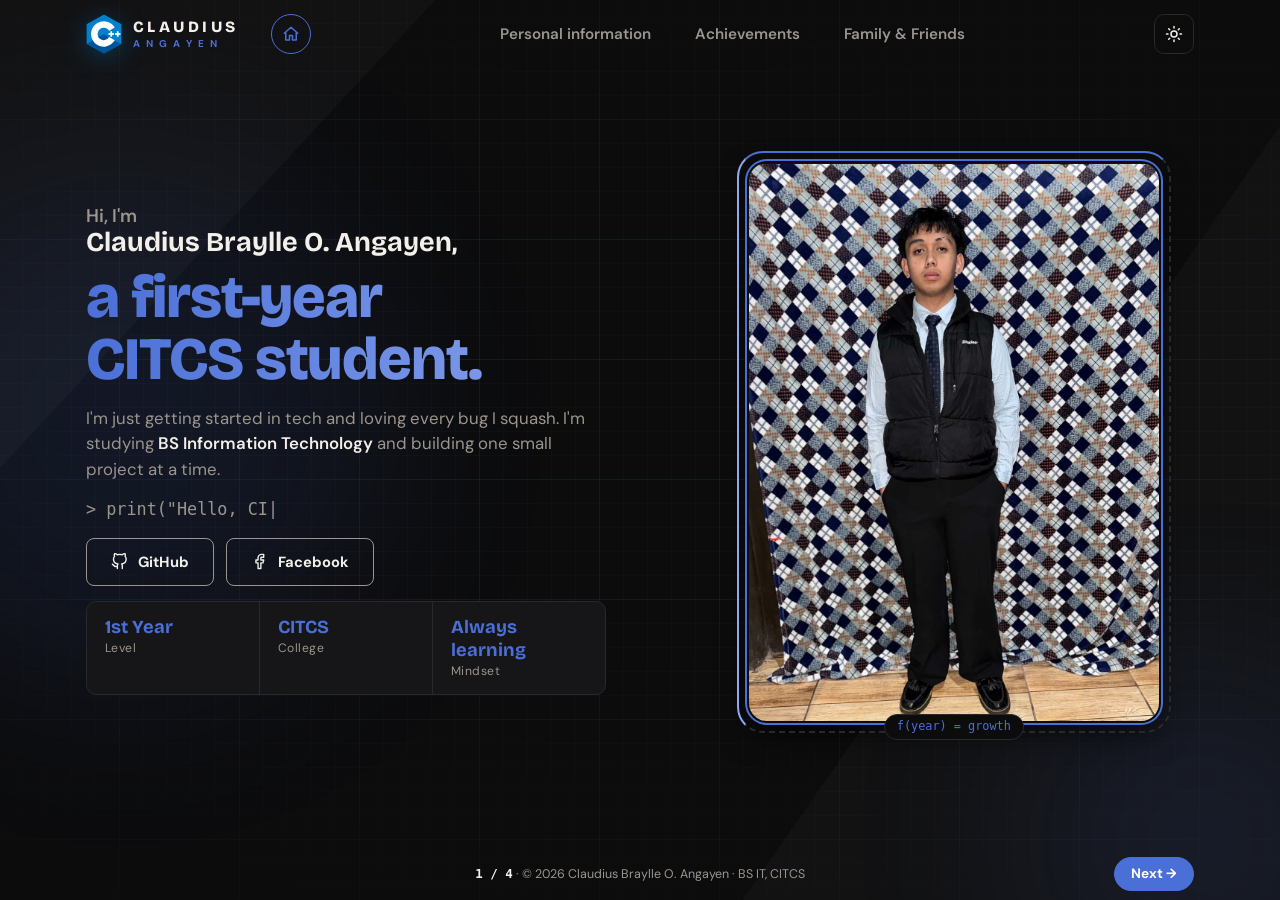
==== commit b8f99af3: "Add files via upload" ====
--- a/index.html
+++ b/index.html
@@ -10,7 +10,7 @@
 <link rel="preconnect" href="https://fonts.googleapis.com">
 <link rel="preconnect" href="https://fonts.gstatic.com" crossorigin>
 <link rel="stylesheet" href="https://fonts.googleapis.com/css2?family=Bricolage+Grotesque:opsz,wght@12..96,600..800&family=DM+Sans:wght@400..700&display=swap">
-<link rel="stylesheet" href="css/style.css?v=14">
+<link rel="stylesheet" href="css/style.css?v=15">
 <!-- Sets the saved theme before the page paints, so it never flashes the wrong color -->
 <script>
   try { document.documentElement.setAttribute('data-theme', localStorage.getItem('theme') === 'light' ? 'light' : 'dark'); } catch (e) {}
@@ -21,6 +21,7 @@
 
 <!-- Icon sprite -->
 <svg width="0" height="0" style="position:absolute" aria-hidden="true">
+  <symbol id="i-home" viewBox="0 0 24 24"><path d="M3 11l9-8 9 8M5 10v10h5v-6h4v6h5V10"/></symbol>
   <symbol id="i-code" viewBox="0 0 24 24"><path d="M8 8l-4 4 4 4M16 8l4 4-4 4M13.5 5l-3 14"/></symbol>
   <symbol id="i-sun" viewBox="0 0 24 24"><circle cx="12" cy="12" r="4"/><path d="M12 2v2M12 20v2M4.9 4.9l1.4 1.4M17.7 17.7l1.4 1.4M2 12h2M20 12h2M4.9 19.1l1.4-1.4M17.7 6.3l1.4-1.4"/></symbol>
   <symbol id="i-moon" viewBox="0 0 24 24"><path d="M21 13A9 9 0 1 1 11 3a7 7 0 0 0 10 10z"/></symbol>
@@ -53,7 +54,7 @@
         </svg>
         <span class="logo-word"><span class="lw-top">Claudius</span><span class="lw-bot">Angayen</span></span>
       </a>
-      <a class="tab" href="index.html" data-view="home" aria-current="page">Home</a>
+      <a class="home-btn" href="index.html" aria-label="Home" title="Home" aria-current="page"><svg class="ico" aria-hidden="true"><use href="#i-home"/></svg></a>
       </div>
       <div class="tabs" role="navigation" aria-label="Pages">
         <a class="tab" href="about.html" data-view="profile"><span class="tl-full">Personal information</span><span class="tl-short">About</span></a>
--- a/css/style.css
+++ b/css/style.css
@@ -99,6 +99,15 @@
   .tab[aria-current="page"] { color: var(--accent); }
   .tab[aria-current="page"]::after, .tab:hover::after { transform: scaleX(1); }
   .tab:focus-visible { outline: 2px solid var(--accent); outline-offset: 4px; border-radius: 4px; }
+  .home-btn {
+    flex: none; display: inline-grid; place-items: center; width: 40px; height: 40px; border-radius: 50%;
+    border: 1.5px solid var(--border); background: var(--card); color: var(--muted);
+    transition: transform .2s, border-color .2s, color .2s, background .2s;
+  }
+  .home-btn .ico { width: 18px; height: 18px; vertical-align: 0; }
+  .home-btn:hover { transform: translateY(-2px); border-color: var(--accent); color: var(--accent); }
+  .home-btn[aria-current="page"] { border-color: var(--accent); color: var(--accent); background: var(--bg-soft); }
+  .home-btn:focus-visible { outline: 2px solid var(--accent); outline-offset: 3px; }
   .nav-right { display: flex; gap: 10px; align-items: center; }
   .icon-btn {
     display: inline-grid; place-items: center;
@@ -170,7 +179,7 @@
   }
 
   /* ===== PAGE 2: PERSONAL INFORMATION ===== */
-  #view-profile { flex: 1; min-height: 0; display: flex; flex-direction: column; padding-block: 6px 12px; }
+  #view-profile { overflow: hidden; flex: 1; min-height: 0; display: flex; flex-direction: column; padding-block: 6px 12px; }
   #view-profile > .container { flex: 1; min-height: 0; display: flex; flex-direction: column; gap: 10px; }
   .seg { display: none; gap: 4px; padding: 4px; background: var(--card); border: 1px solid var(--border); border-radius: var(--r); flex: none; }
   .seg button {
@@ -180,7 +189,7 @@
   .seg button[aria-pressed="true"] { background: var(--accent); color: #fff; }
   .profile-grid { flex: 1; min-height: 0; display: grid; grid-template-columns: minmax(0, .95fr) minmax(0, 1.05fr); gap: 20px; align-items: stretch; }
   .panel {
-    min-height: 0; overflow: auto; display: flex; flex-direction: column;
+    min-height: 0; overflow: hidden; display: flex; flex-direction: column;
     background: var(--card); border: 1px solid var(--border); border-radius: 14px;
     padding: clamp(12px, 2.4vh, 22px); box-shadow: var(--shadow);
   }
@@ -464,6 +473,7 @@
     .tab { font-size: .84rem; padding-inline: 0; }
     .logo-svg { width: 30px; height: 34px; }
     .icon-btn { width: 36px; height: 36px; }
+    .home-btn { width: 36px; height: 36px; }
     .nav-right { gap: 8px; }
   }
   /* Short screens: drop the least important bits so nothing needs scrolling */
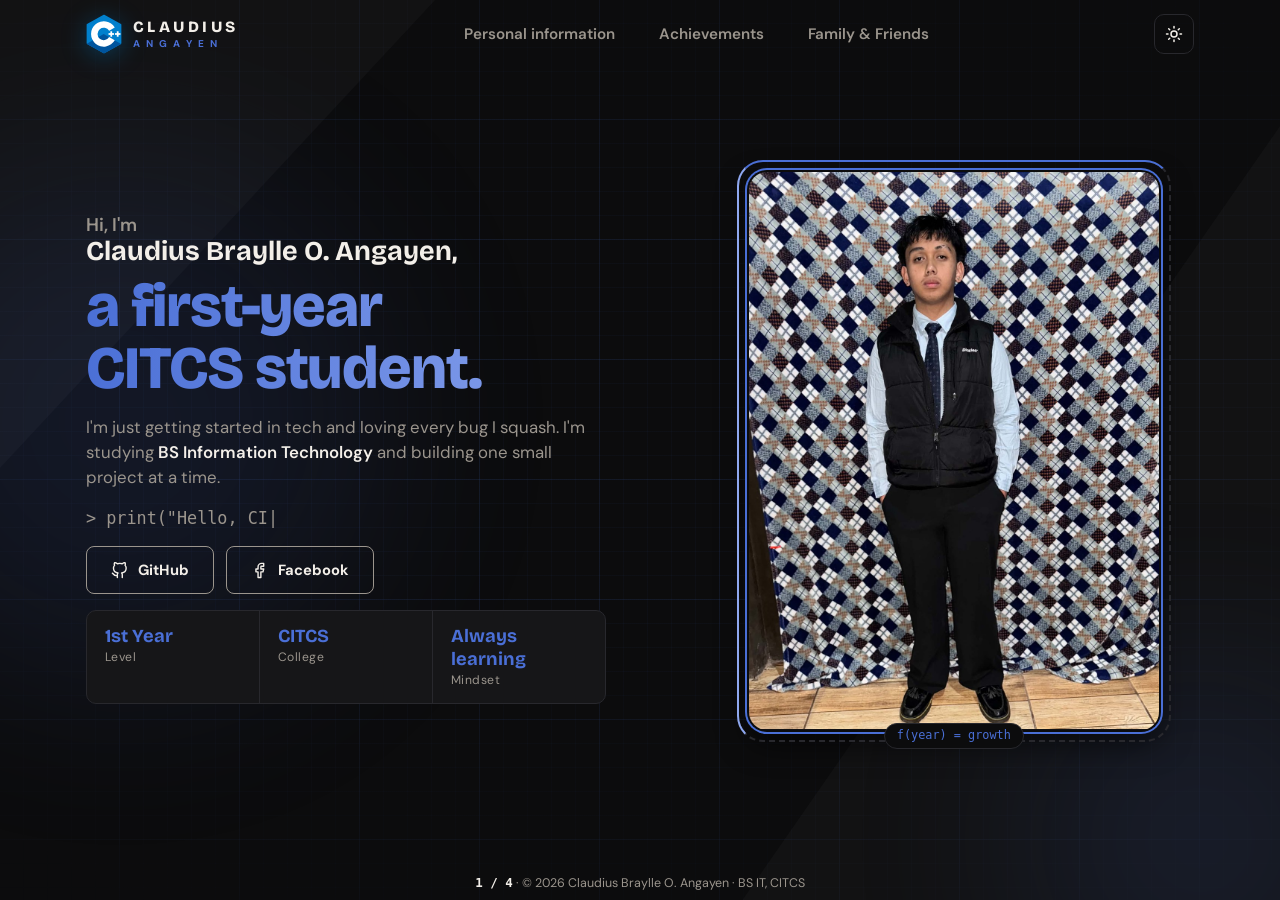
==== commit 460cdc44: "Add files via upload" ====
--- a/index.html
+++ b/index.html
@@ -10,7 +10,7 @@
 <link rel="preconnect" href="https://fonts.googleapis.com">
 <link rel="preconnect" href="https://fonts.gstatic.com" crossorigin>
 <link rel="stylesheet" href="https://fonts.googleapis.com/css2?family=Bricolage+Grotesque:opsz,wght@12..96,600..800&family=DM+Sans:wght@400..700&display=swap">
-<link rel="stylesheet" href="css/style.css?v=15">
+<link rel="stylesheet" href="css/style.css?v=16">
 <!-- Sets the saved theme before the page paints, so it never flashes the wrong color -->
 <script>
   try { document.documentElement.setAttribute('data-theme', localStorage.getItem('theme') === 'light' ? 'light' : 'dark'); } catch (e) {}
@@ -54,7 +54,6 @@
         </svg>
         <span class="logo-word"><span class="lw-top">Claudius</span><span class="lw-bot">Angayen</span></span>
       </a>
-      <a class="home-btn" href="index.html" aria-label="Home" title="Home" aria-current="page"><svg class="ico" aria-hidden="true"><use href="#i-home"/></svg></a>
       </div>
       <div class="tabs" role="navigation" aria-label="Pages">
         <a class="tab" href="about.html" data-view="profile"><span class="tl-full">Personal information</span><span class="tl-short">About</span></a>
@@ -113,9 +112,7 @@
 
 <footer>
   <div class="container foot">
-    <span></span>
     <span class="foot-mid"><span class="foot-count">1 / 4</span><span class="foot-copy"> &middot; &copy; <span id="year"></span> Claudius Braylle O. Angayen &middot; BS IT, CITCS</span></span>
-    <a class="pg pg-next" href="about.html">Next &rarr;</a>
   </div>
 </footer>
 
--- a/css/style.css
+++ b/css/style.css
@@ -392,8 +392,7 @@
 
   /* ===== FOOTER PAGER ===== */
   footer { padding-block: 8px 10px; }
-  .foot { display: grid; grid-template-columns: 1fr auto 1fr; align-items: center; gap: 12px; }
-  .foot > :first-child { justify-self: start; } .foot > :last-child { justify-self: end; }
+  .foot { display: flex; justify-content: center; align-items: center; gap: 12px; }
   .foot-mid { font-size: .78rem; text-align: center; }
   .foot-count { font: 700 .78rem/1 ui-monospace, Consolas, monospace; color: var(--text); }
   .pg { display: inline-flex; align-items: center; padding: 7px 16px; border: 1px solid var(--border); border-radius: 99px; font-weight: 700; font-size: .85rem; color: var(--text); transition: border-color .2s, color .2s, transform .2s; }
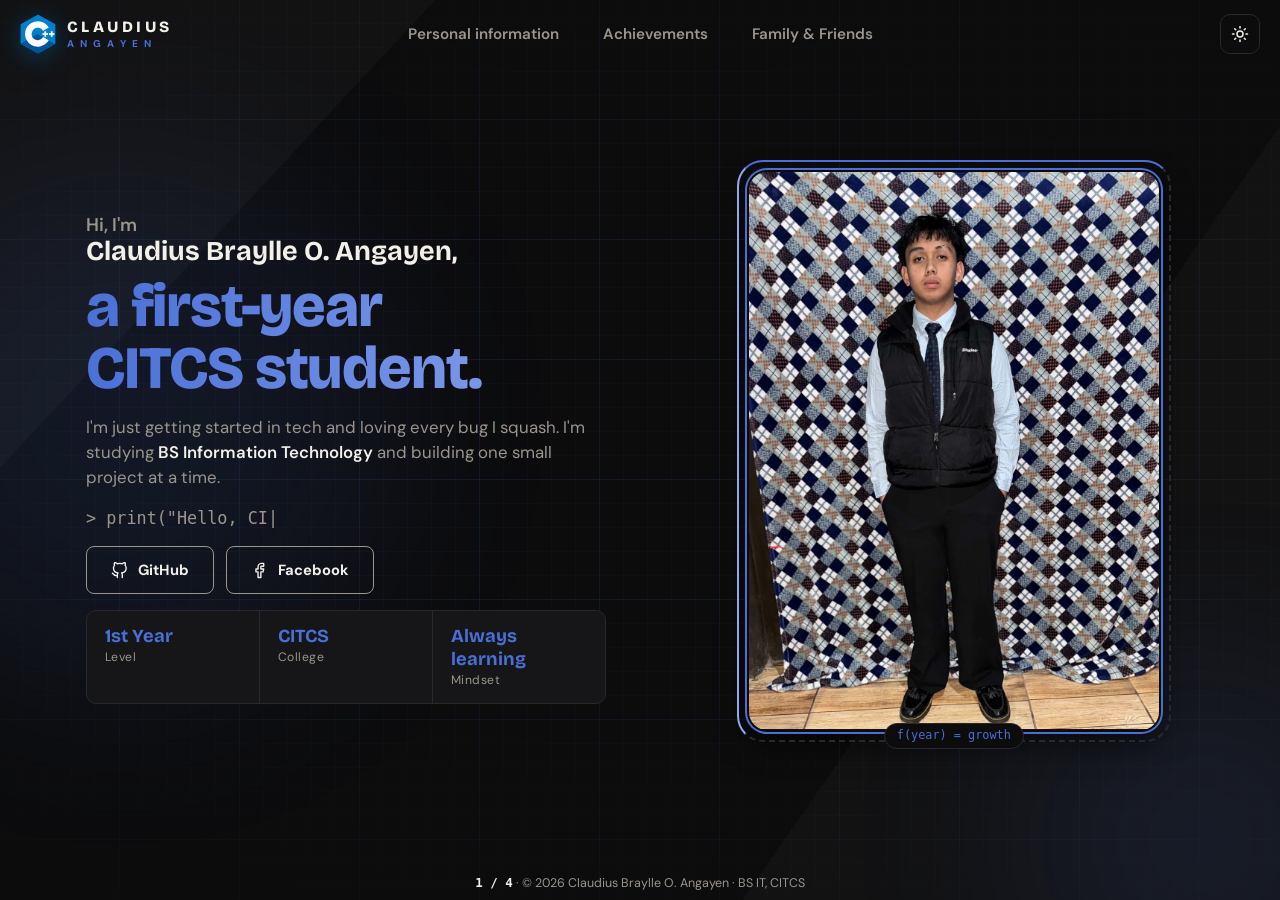
==== commit 09f5d939: "Add files via upload" ====
--- a/index.html
+++ b/index.html
@@ -10,7 +10,7 @@
 <link rel="preconnect" href="https://fonts.googleapis.com">
 <link rel="preconnect" href="https://fonts.gstatic.com" crossorigin>
 <link rel="stylesheet" href="https://fonts.googleapis.com/css2?family=Bricolage+Grotesque:opsz,wght@12..96,600..800&family=DM+Sans:wght@400..700&display=swap">
-<link rel="stylesheet" href="css/style.css?v=16">
+<link rel="stylesheet" href="css/style.css?v=17">
 <!-- Sets the saved theme before the page paints, so it never flashes the wrong color -->
 <script>
   try { document.documentElement.setAttribute('data-theme', localStorage.getItem('theme') === 'light' ? 'light' : 'dark'); } catch (e) {}
--- a/css/style.css
+++ b/css/style.css
@@ -85,13 +85,17 @@
 
   /* NAV */
   header { position: relative; z-index: 5; flex: none; }
-  nav { display: flex; align-items: center; justify-content: space-between; gap: 14px; height: 68px; }
+  /* Header spans the full width: logo + home hug the far left, theme toggle the far right */
+  header > .container { max-width: none; padding-left: max(20px, env(safe-area-inset-left, 0px)); padding-right: max(20px, env(safe-area-inset-right, 0px)); }
+  nav { display: grid; grid-template-columns: minmax(max-content, 1fr) auto minmax(max-content, 1fr); align-items: center; gap: 14px; height: 68px; }
+  .nav-left { justify-self: start; }
+  .nav-right { justify-self: end; }
   .logo { display: inline-flex; align-items: center; gap: 11px; min-width: 0; }
   .logo-svg { width: 36px; height: 40px; flex-shrink: 0; filter: drop-shadow(0 4px 12px rgba(1,128,205,.35)); }
   .logo-word { display: flex; flex-direction: column; gap: 4px; line-height: 1; white-space: nowrap; }
   .lw-top { font-family: var(--font-display); font-size: .98rem; font-weight: 800; letter-spacing: .22em; text-transform: uppercase; }
   .lw-bot { font-size: .62rem; font-weight: 700; letter-spacing: .62em; text-transform: uppercase; color: var(--accent); }
-  .nav-left { display: flex; align-items: center; gap: clamp(18px, 3vw, 32px); min-width: 0; }
+  .nav-left { display: flex; align-items: center; gap: clamp(18px, 3vw, 32px); }
   .tabs { display: flex; gap: clamp(18px, 3.4vw, 40px); }
   .tab { position: relative; padding: 6px 2px; font-size: .95rem; font-weight: 600; color: var(--muted); transition: color .2s; }
   .tab::after { content: ""; position: absolute; left: 0; right: 0; bottom: -1px; height: 2px; background: var(--accent); transform: scaleX(0); transform-origin: left; transition: transform .25s; }
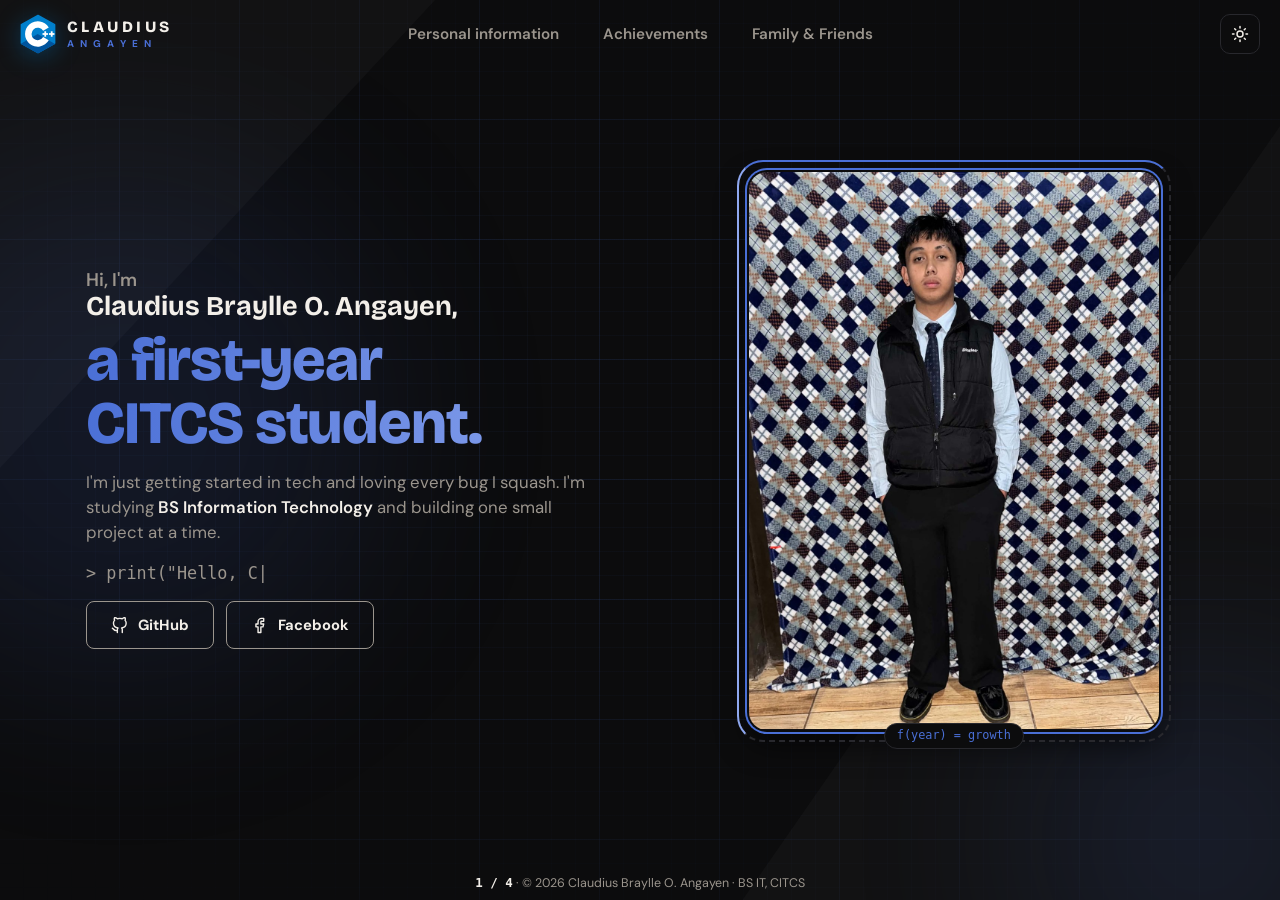
==== commit ac300ab2: "Add files via upload" ====
--- a/index.html
+++ b/index.html
@@ -10,12 +10,12 @@
 <link rel="preconnect" href="https://fonts.googleapis.com">
 <link rel="preconnect" href="https://fonts.gstatic.com" crossorigin>
 <link rel="stylesheet" href="https://fonts.googleapis.com/css2?family=Bricolage+Grotesque:opsz,wght@12..96,600..800&family=DM+Sans:wght@400..700&display=swap">
-<link rel="stylesheet" href="css/style.css?v=17">
+<link rel="stylesheet" href="css/style.css?v=19">
 <!-- Sets the saved theme before the page paints, so it never flashes the wrong color -->
 <script>
   try { document.documentElement.setAttribute('data-theme', localStorage.getItem('theme') === 'light' ? 'light' : 'dark'); } catch (e) {}
 </script>
-<script src="js/main.js?v=13" defer></script>
+<script src="js/main.js?v=14" defer></script>
 </head>
 <body>
 
@@ -89,11 +89,6 @@
           <a href="https://github.com/Clauwddd" class="btn btn-outline" target="_blank" rel="noopener noreferrer" aria-label="GitHub"><svg class="ico" aria-hidden="true"><use href="#i-github"/></svg><span class="lbl-full">GitHub</span></a>
           <a href="https://www.facebook.com/claudiusbraylle" class="btn btn-outline" target="_blank" rel="noopener noreferrer" aria-label="Facebook"><svg class="ico" aria-hidden="true"><use href="#i-facebook"/></svg><span class="lbl-full">Facebook</span></a>
         </div>
-        <div class="stats">
-          <div><b>1st Year</b><span>Level</span></div>
-          <div><b>CITCS</b><span>College</span></div>
-          <div><b>Always learning</b><span>Mindset</span></div>
-        </div>
       </div>
       <div class="avatar-wrap">
         <div class="disk-wrap">
--- a/css/style.css
+++ b/css/style.css
@@ -193,6 +193,7 @@
   .seg button[aria-pressed="true"] { background: var(--accent); color: #fff; }
   .profile-grid { flex: 1; min-height: 0; display: grid; grid-template-columns: minmax(0, .95fr) minmax(0, 1.05fr); gap: 20px; align-items: stretch; }
   .panel {
+    font-size: calc(16px * var(--fit, 1));
     min-height: 0; overflow: hidden; display: flex; flex-direction: column;
     background: var(--card); border: 1px solid var(--border); border-radius: 14px;
     padding: clamp(12px, 2.4vh, 22px); box-shadow: var(--shadow);
@@ -201,9 +202,9 @@
   .section-title .ico { color: var(--accent); width: 20px; height: 20px; }
   .id-row { display: flex; gap: 16px; align-items: center; padding-bottom: clamp(8px, 1.6vh, 14px); border-bottom: 1px dashed var(--border); flex: none; }
   .id-photo { width: 69px; height: 92px; border-radius: 10px; overflow: hidden; flex-shrink: 0; background: var(--bg-soft); box-shadow: 0 0 0 2px var(--bg), 0 0 0 4px var(--accent); }
-  .id-name { font-family: var(--font-display); font-weight: 700; font-size: 1.1rem; line-height: 1.3; overflow-wrap: anywhere; }
-  .id-role { color: var(--accent); font-size: .85rem; margin-top: 2px; font-weight: 600; }
-  .bio { color: var(--muted); font-size: clamp(.9rem, 2.1vh, 1rem); line-height: 1.6; margin-top: clamp(8px, 1.8vh, 16px); }
+  .id-name { font-family: var(--font-display); font-weight: 700; font-size: 1.1em; line-height: 1.3; overflow-wrap: anywhere; }
+  .id-role { color: var(--accent); font-size: .85em; margin-top: 2px; font-weight: 600; }
+  .bio { color: var(--muted); font-size: clamp(.9em, 2.1vh, 1em); line-height: 1.6; margin-top: clamp(8px, 1.8vh, 16px); }
   .facts { list-style: none; }
   .facts li { display: grid; grid-template-columns: 104px minmax(0, 1fr); gap: 10px; padding: clamp(3px, .9vh, 7px) 0; border-bottom: 1px dashed var(--border); font-size: .88rem; line-height: 1.4; }
   .facts li:last-child { border-bottom: 0; padding-bottom: 0; }
@@ -218,28 +219,54 @@
   .bp .section-title { font: 700 .72rem/1 ui-monospace, Consolas, monospace; letter-spacing: .18em; text-transform: uppercase; color: var(--accent); margin-bottom: 2px; }
   .bp .section-title .ico { width: 16px; height: 16px; }
   .pi-group { flex: none; border: 1px solid var(--border); border-left: 3px solid var(--accent); border-radius: 4px 12px 12px 4px; background: var(--card); padding: clamp(8px, 1.5vh, 13px) 14px; }
-  .pi-gt { display: flex; align-items: center; gap: 8px; font: 700 .66rem/1 ui-monospace, Consolas, monospace; letter-spacing: .16em; text-transform: uppercase; color: var(--muted); margin-bottom: clamp(6px, 1.2vh, 10px); }
+  .pi-gt { display: flex; align-items: center; gap: 8px; font: 700 .66em/1 ui-monospace, Consolas, monospace; letter-spacing: .16em; text-transform: uppercase; color: var(--muted); margin-bottom: clamp(6px, 1.2vh, 10px); }
   .pi-gt span { color: var(--accent); }
   .pi-gt::after { content: ""; flex: 1; height: 1px; background: repeating-linear-gradient(90deg, var(--border) 0 4px, transparent 4px 8px); }
   .pi-fields { display: grid; grid-template-columns: repeat(2, minmax(0, 1fr)); gap: clamp(6px, 1.3vh, 11px) 16px; }
-  .pi-f dt { font-size: .64rem; letter-spacing: .12em; text-transform: uppercase; color: var(--muted); margin-bottom: 2px; }
-  .pi-f dd { font-weight: 700; font-size: .9rem; line-height: 1.35; overflow-wrap: anywhere; }
+  .pi-f dt { font-size: .64em; letter-spacing: .12em; text-transform: uppercase; color: var(--muted); margin-bottom: 2px; }
+  .pi-f dd { font-weight: 700; font-size: .9em; line-height: 1.35; overflow-wrap: anywhere; }
   .pi-chiprow { display: grid; grid-template-columns: 1fr; gap: 10px; margin-top: auto; flex: none; }
   .pi-chipcard { display: flex; gap: 12px; align-items: flex-start; border: 1px dashed var(--border); border-radius: 12px; padding: 10px 12px; background: var(--card); }
   .pi-ci { width: 34px; height: 34px; flex: none; display: grid; place-items: center; border-radius: 10px; background: var(--bg-soft); border: 1px solid var(--border); color: var(--accent); }
   .pi-ci .ico { width: 18px; height: 18px; }
-  .pi-cl { font: 700 .64rem/1 ui-monospace, Consolas, monospace; letter-spacing: .16em; text-transform: uppercase; color: var(--muted); margin-bottom: 6px; }
+  .pi-cl { font: 700 .64em/1 ui-monospace, Consolas, monospace; letter-spacing: .16em; text-transform: uppercase; color: var(--muted); margin-bottom: 6px; }
   .pi-chips { list-style: none; display: flex; flex-wrap: wrap; gap: 6px; }
-  .pi-chips li { font-size: .78rem; font-weight: 600; padding: 3px 10px; border-radius: 999px; border: 1px solid var(--border); background: var(--bg-soft); }
+  .pi-chips li { font-size: .78em; font-weight: 600; padding: 3px 10px; border-radius: 999px; border: 1px solid var(--border); background: var(--bg-soft); }
   @media (max-width: 820px) { .bp .section-title { display: none; } }
-  @media (max-width: 420px) { .pi-fields { grid-template-columns: 1fr; } }
-  @media (min-width: 821px) and (max-height: 780px) {
+  /* Compact tiers so the Personal information page always fits without scrolling */
+  @media (min-width: 821px) and (max-height: 900px) {
     .bp { gap: 7px; }
     .pi-group { padding: 7px 12px; }
     .pi-gt { margin-bottom: 5px; }
     .pi-fields { gap: 5px 14px; }
-    .pi-f dd { font-size: .84rem; line-height: 1.25; }
+    .pi-f dd { font-size: .84em; line-height: 1.25; }
     .pi-f dt { margin-bottom: 1px; }
+  }
+  @media (min-width: 821px) and (max-height: 740px) {
+    .panel { padding: 10px 14px; }
+    .bp { gap: 5px; }
+    .pi-group { padding: 5px 11px; }
+    .pi-gt { margin-bottom: 3px; }
+    .pi-fields { gap: 3px 14px; }
+    .pi-f dd { font-size: .8em; line-height: 1.2; }
+  }
+  @media (min-width: 821px) and (max-height: 680px) {
+    .pi-gt { display: none; }
+    .bp .section-title { display: none; }
+  }
+  @media (max-width: 820px) {
+    .panel { padding: 10px 12px; }
+    .bp { gap: 7px; }
+    .pi-group { padding: 7px 11px; }
+    .pi-gt { margin-bottom: 4px; }
+    .pi-fields { gap: 5px 12px; }
+    .pi-f dd { font-size: .82em; line-height: 1.25; }
+    .pi-f dt { font-size: .58em; margin-bottom: 1px; }
+  }
+  @media (max-width: 820px) and (max-height: 720px) {
+    .pi-gt { display: none; }
+    .pi-group { padding: 6px 10px; }
+    .pi-fields { gap: 4px 10px; }
   }
 
 
